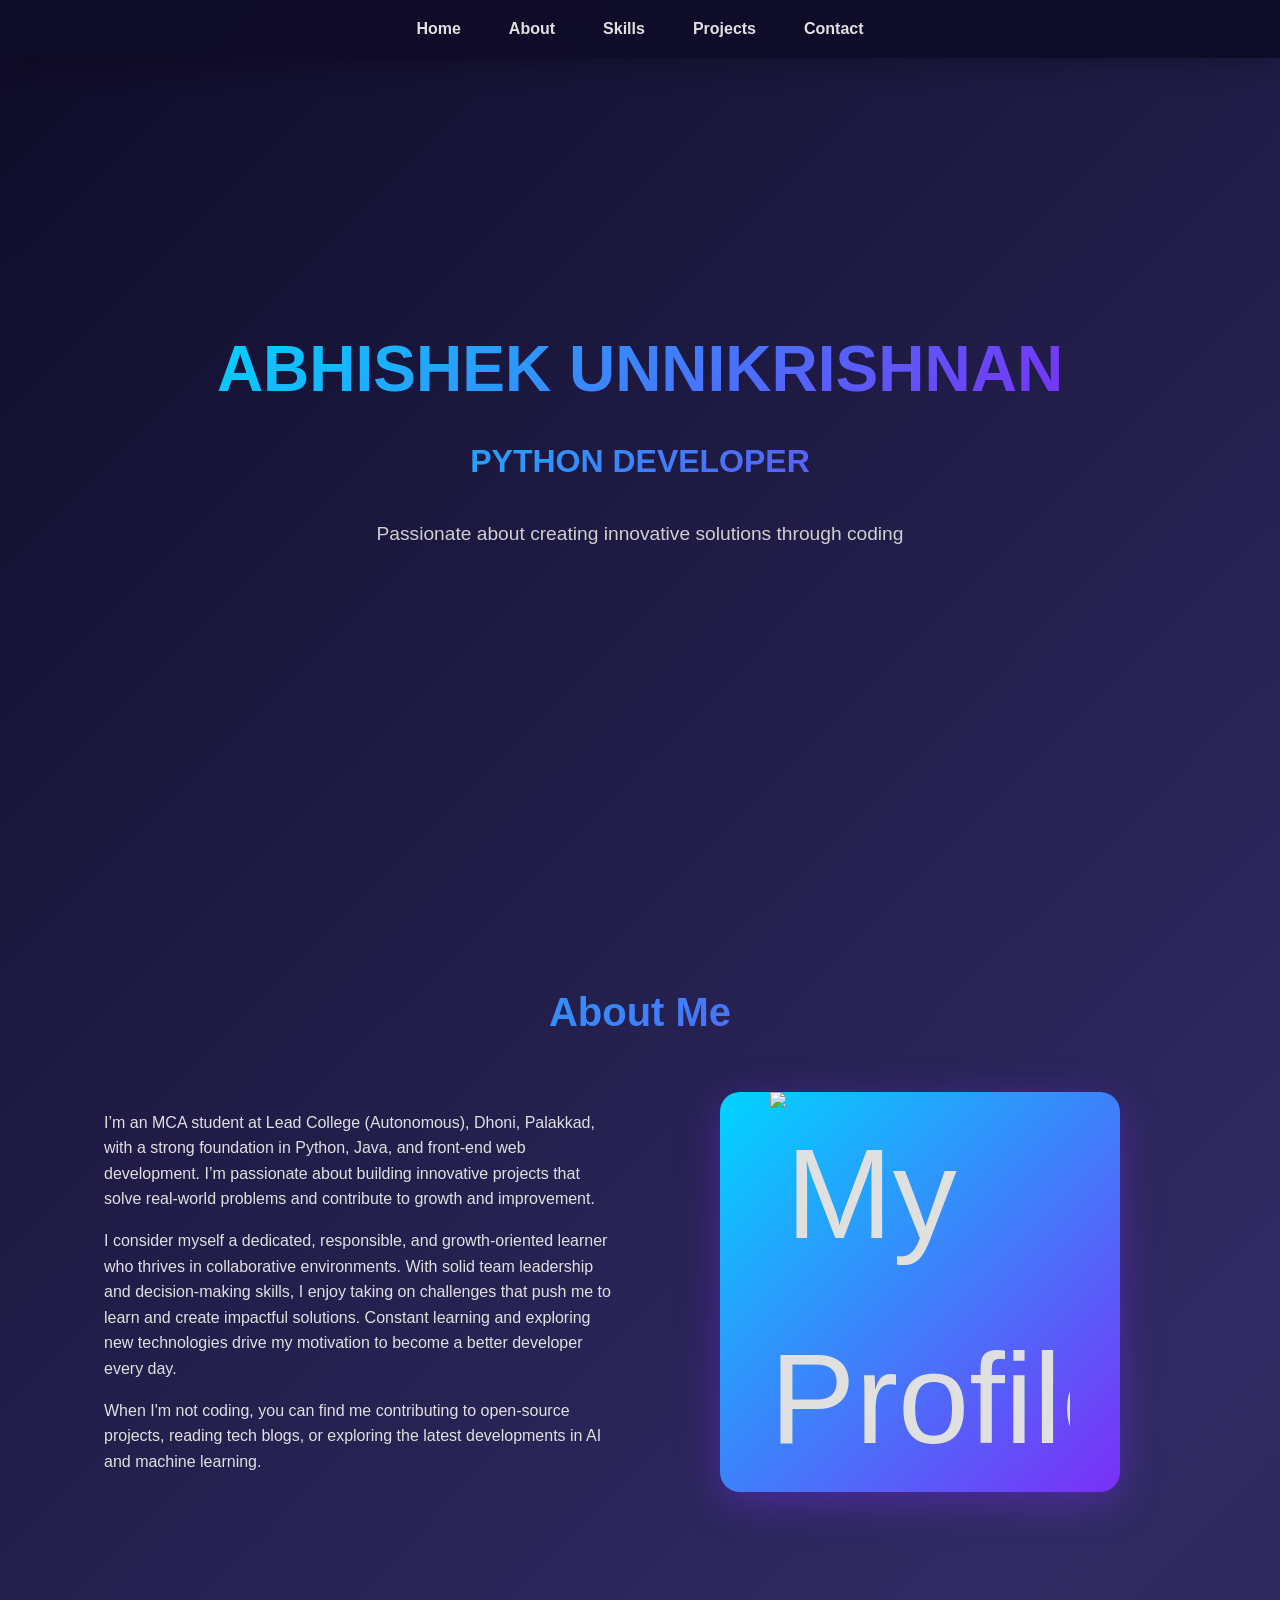
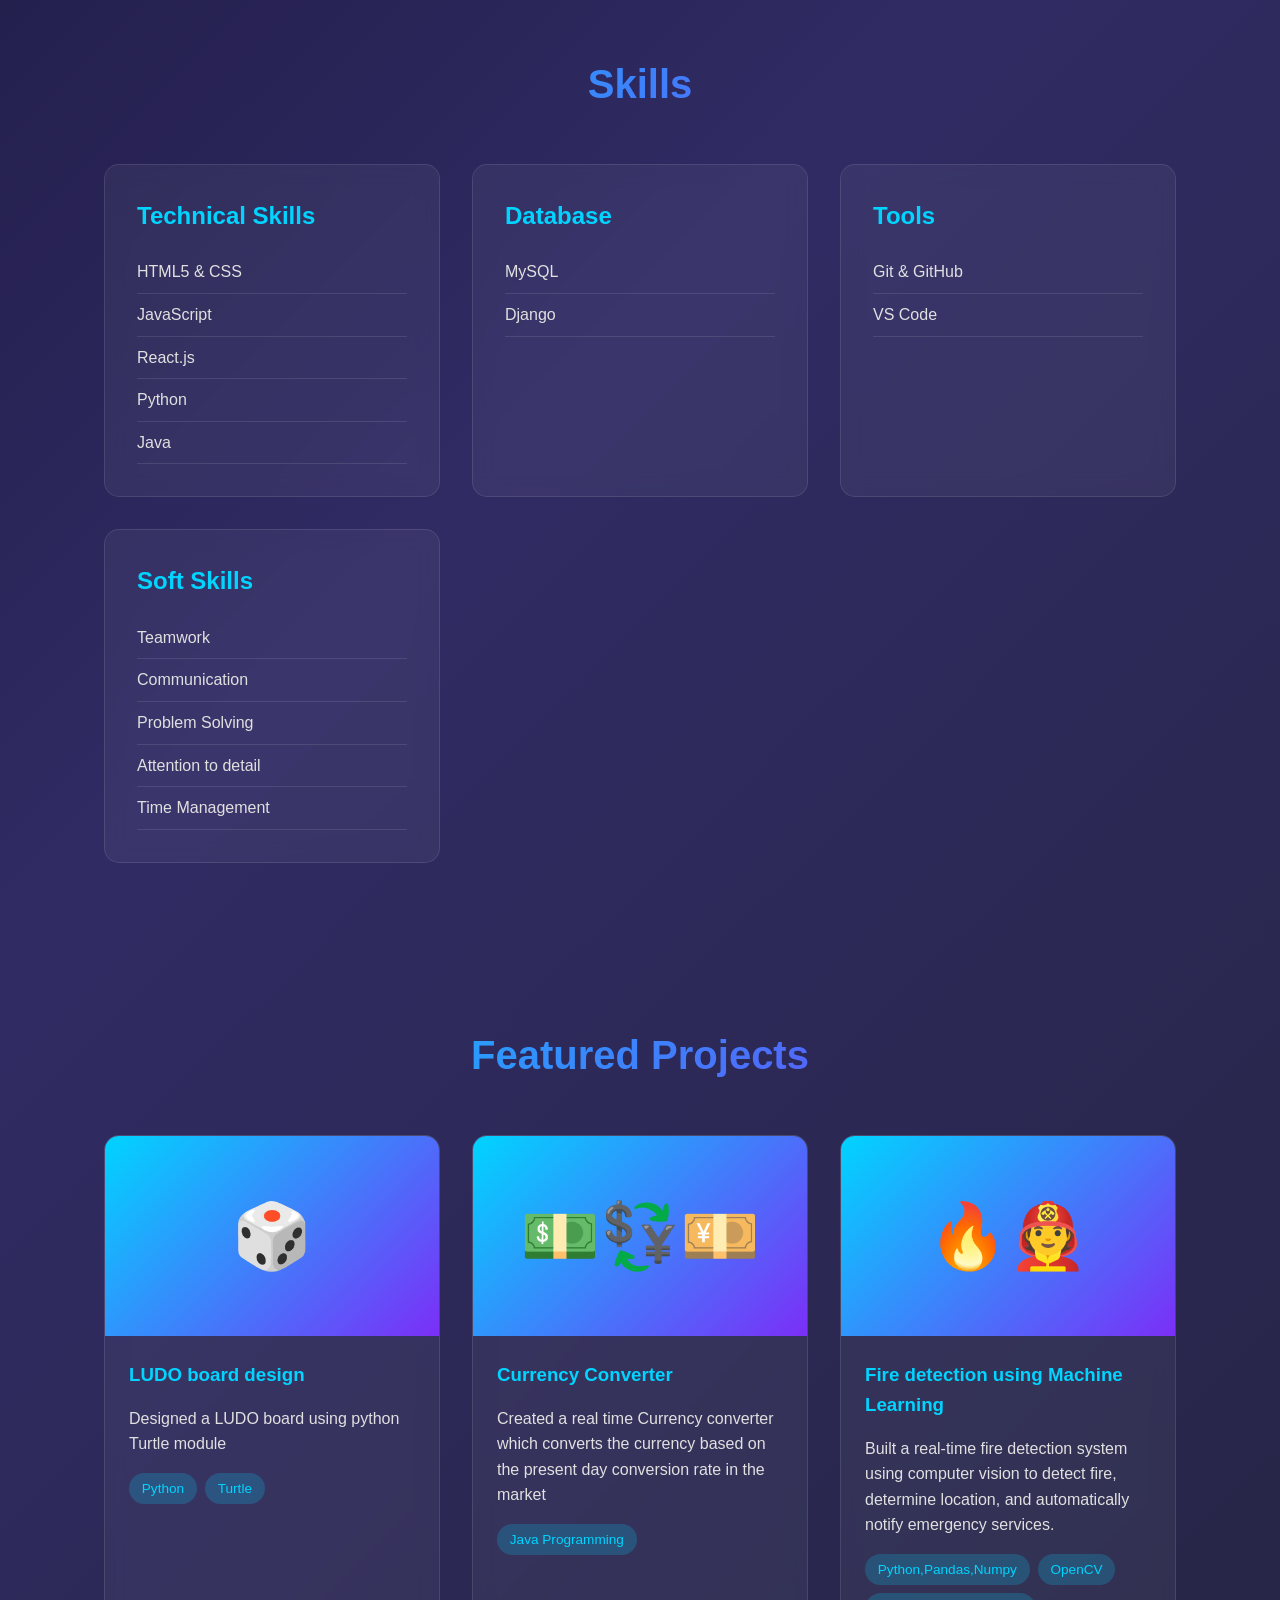
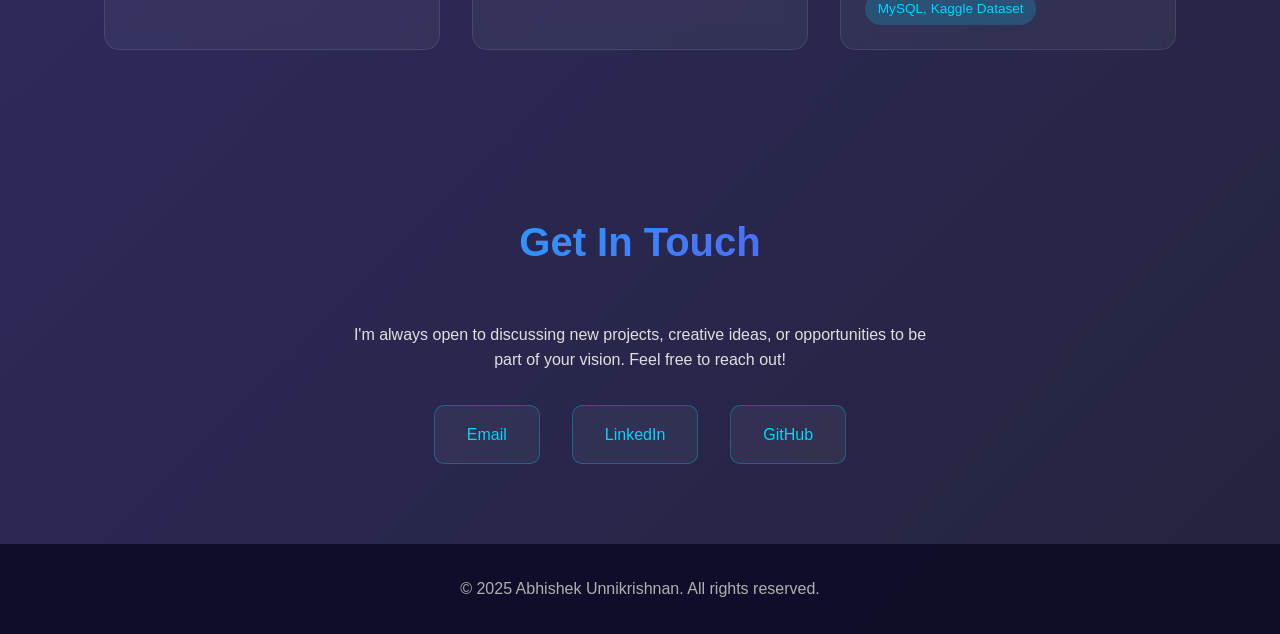
==== index.html @ 0f21356c "Rename index to index.html" ====
<!DOCTYPE html>
<html lang="en">
<head>
    <meta charset="UTF-8">
    <meta name="viewport" content="width=device-width, initial-scale=1.0">
    <title>MCA Portfolio | Abhishek Unnikrishnan</title>
    <style>
        * {
            margin: 0;
            padding: 0;
            box-sizing: border-box;
        }

        body {
            font-family: 'Segoe UI', Tahoma, Geneva, Verdana, sans-serif;
            background: linear-gradient(135deg, #0f0c29, #302b63, #24243e);
            color: #e0e0e0;
            line-height: 1.6;
            overflow-x: hidden;
        }

        /* Navigation */
        nav {
            position: fixed;
            top: 0;
            width: 100%;
            background: rgba(15, 12, 41, 0.95);
            backdrop-filter: blur(10px);
            padding: 1rem 5%;
            z-index: 1000;
            box-shadow: 0 4px 30px rgba(0, 0, 0, 0.3);
        }

        nav ul {
            list-style: none;
            display: flex;
            justify-content: center;
            gap: 3rem;
        }

        nav a {
            color: #e0e0e0;
            text-decoration: none;
            font-weight: 600;
            transition: color 0.3s;
            position: relative;
        }

        nav a:hover {
            color: #00d4ff;
        }

        nav a::after {
            content: '';
            position: absolute;
            bottom: -5px;
            left: 0;
            width: 0;
            height: 2px;
            background: linear-gradient(90deg, #00d4ff, #7b2ff7);
            transition: width 0.3s;
        }

        nav a:hover::after {
            width: 100%;
        }

        /* Hero Section */
        .hero {
            min-height: 100vh;
            display: flex;
            align-items: center;
            justify-content: center;
            padding: 2rem;
            position: relative;
            overflow: hidden;
        }

        .hero-content {
            text-align: center;
            z-index: 1;
            animation: fadeInUp 1s ease-out;
        }

        .hero h1 {
            font-size: 4rem;
            background: linear-gradient(135deg, #00d4ff, #7b2ff7);
            -webkit-background-clip: text;
            -webkit-text-fill-color: transparent;
            background-clip: text;
            margin-bottom: 1rem;
            animation: slideInLeft 1s ease-out;
        }

        .hero h2 {
            font-size: 2rem;
            color: #b0b0b0;
            margin-bottom: 2rem;
            animation: slideInRight 1s ease-out;
        }

        .hero p {
            font-size: 1.2rem;
            max-width: 600px;
            margin: 0 auto 2rem;
            color: #d0d0d0;
        }

        .cta-button {
            display: inline-block;
            padding: 1rem 2.5rem;
            background: linear-gradient(135deg, #00d4ff, #7b2ff7);
            color: white;
            text-decoration: none;
            border-radius: 50px;
            font-weight: bold;
            transition: transform 0.3s, box-shadow 0.3s;
            box-shadow: 0 4px 15px rgba(123, 47, 247, 0.4);
        }

        .cta-button:hover {
            transform: translateY(-3px);
            box-shadow: 0 6px 25px rgba(123, 47, 247, 0.6);
        }

        /* Section Styling */
        section {
            padding: 5rem 5%;
            max-width: 1200px;
            margin: 0 auto;
        }

        h2 {
            font-size: 2.5rem;
            margin-bottom: 3rem;
            text-align: center;
            background: linear-gradient(135deg, #00d4ff, #7b2ff7);
            -webkit-background-clip: text;
            -webkit-text-fill-color: transparent;
            background-clip: text;
        }

        /* About Section */
        .about-content {
            display: grid;
            grid-template-columns: 1fr 1fr;
            gap: 3rem;
            align-items: center;
        }

        .about-text {
            animation: fadeIn 1s ease-out;
        }

        .profile-image {
            width: 100%;
            max-width: 400px;
            height: 400px;
            background: linear-gradient(135deg, #00d4ff, #7b2ff7);
            border-radius: 20px;
            display: flex;
            align-items: center;
            justify-content: center;
            font-size: 8rem;
            margin: 0 auto;
            box-shadow: 0 10px 40px rgba(123, 47, 247, 0.4);
            transition: transform 0.3s;
        }

        .profile-image:hover {
            transform: scale(1.05) rotate(2deg);
        }

        /* Skills Section */
        .skills-grid {
            display: grid;
            grid-template-columns: repeat(auto-fit, minmax(250px, 1fr));
            gap: 2rem;
        }

        .skill-card {
            background: rgba(255, 255, 255, 0.05);
            backdrop-filter: blur(10px);
            padding: 2rem;
            border-radius: 15px;
            border: 1px solid rgba(255, 255, 255, 0.1);
            transition: transform 0.3s, box-shadow 0.3s;
        }

        .skill-card:hover {
            transform: translateY(-10px);
            box-shadow: 0 10px 30px rgba(0, 212, 255, 0.3);
        }

        .skill-card h3 {
            color: #00d4ff;
            margin-bottom: 1rem;
            font-size: 1.5rem;
        }

        .skill-list {
            list-style: none;
        }

        .skill-list li {
            padding: 0.5rem 0;
            border-bottom: 1px solid rgba(255, 255, 255, 0.1);
        }

        /* Projects Section */
        .projects-grid {
            display: grid;
            grid-template-columns: repeat(auto-fit, minmax(300px, 1fr));
            gap: 2rem;
        }

        .project-card {
            background: rgba(255, 255, 255, 0.05);
            backdrop-filter: blur(10px);
            border-radius: 15px;
            overflow: hidden;
            border: 1px solid rgba(255, 255, 255, 0.1);
            transition: transform 0.3s, box-shadow 0.3s;
        }

        .project-card:hover {
            transform: translateY(-10px);
            box-shadow: 0 15px 40px rgba(123, 47, 247, 0.4);
        }

        .project-image {
            width: 100%;
            height: 200px;
            background: linear-gradient(135deg, #00d4ff, #7b2ff7);
            display: flex;
            align-items: center;
            justify-content: center;
            font-size: 4rem;
        }

        .project-content {
            padding: 1.5rem;
        }

        .project-content h3 {
            color: #00d4ff;
            margin-bottom: 1rem;
        }

        .project-tags {
            display: flex;
            gap: 0.5rem;
            flex-wrap: wrap;
            margin-top: 1rem;
        }

        .tag {
            background: rgba(0, 212, 255, 0.2);
            color: #00d4ff;
            padding: 0.3rem 0.8rem;
            border-radius: 20px;
            font-size: 0.85rem;
        }

        /* Contact Section */
        .contact-content {
            max-width: 600px;
            margin: 0 auto;
            text-align: center;
        }

        .contact-links {
            display: flex;
            justify-content: center;
            gap: 2rem;
            margin-top: 2rem;
        }

        .contact-link {
            display: inline-block;
            padding: 1rem 2rem;
            background: rgba(255, 255, 255, 0.05);
            border-radius: 10px;
            color: #00d4ff;
            text-decoration: none;
            transition: all 0.3s;
            border: 1px solid rgba(0, 212, 255, 0.3);
        }

        .contact-link:hover {
            background: rgba(0, 212, 255, 0.2);
            transform: translateY(-5px);
            box-shadow: 0 5px 20px rgba(0, 212, 255, 0.4);
        }

        /* Animations */
        @keyframes fadeInUp {
            from {
                opacity: 0;
                transform: translateY(30px);
            }
            to {
                opacity: 1;
                transform: translateY(0);
            }
        }

        @keyframes slideInLeft {
            from {
                opacity: 0;
                transform: translateX(-50px);
            }
            to {
                opacity: 1;
                transform: translateX(0);
            }
        }

        @keyframes slideInRight {
            from {
                opacity: 0;
                transform: translateX(50px);
            }
            to {
                opacity: 1;
                transform: translateX(0);
            }
        }

        @keyframes fadeIn {
            from {
                opacity: 0;
            }
            to {
                opacity: 1;
            }
        }

        /* Responsive */
        @media (max-width: 768px) {
            .hero h1 {
                font-size: 2.5rem;
            }

            .hero h2 {
                font-size: 1.5rem;
            }

            .about-content {
                grid-template-columns: 1fr;
            }

            nav ul {
                gap: 1rem;
                font-size: 0.9rem;
            }

            section {
                padding: 3rem 5%;
            }
        }

        footer {
            text-align: center;
            padding: 2rem;
            background: rgba(15, 12, 41, 0.95);
            color: #b0b0b0;
        }
    </style>
</head>
<body>
    <nav>
        <ul>
            <li><a href="#home">Home</a></li>
            <li><a href="#about">About</a></li>
            <li><a href="#skills">Skills</a></li>
            <li><a href="#projects">Projects</a></li>
            <li><a href="#contact">Contact</a></li>
        </ul>
    </nav>

    <section id="home" class="hero">
        <div class="hero-content">
            <h1>ABHISHEK UNNIKRISHNAN</h1>
            <h2>PYTHON DEVELOPER</h2>
            <p>Passionate about creating innovative solutions through coding</p>
        </div>
    </section>
    <section id="about">
        <h2>About Me</h2>
        <div class="about-content">
            <div class="about-text">
                <p style="margin-bottom: 1rem;">I’m an MCA student at Lead College (Autonomous), Dhoni, Palakkad, with a strong foundation in Python, Java, and front-end web development. I’m passionate about building innovative projects that solve real-world problems and contribute to growth and improvement.</p>
                <p style="margin-bottom: 1rem;">I consider myself a dedicated, responsible, and growth-oriented learner who thrives in collaborative environments. With solid team leadership and decision-making skills, I enjoy taking on challenges that push me to learn and create impactful solutions. Constant learning and exploring new technologies drive my motivation to become a better developer every day.</p>
                <p>When I'm not coding, you can find me contributing to open-source projects, reading tech blogs, or exploring the latest developments in AI and machine learning.</p>
            </div>
            <div class="profile-image">
                <img src="C:/Users/Abhishek Unnikrishna/Downloads/imageabhishek.jpg" alt="My Profile Picture" width="300" height="400">
            </div>
        </div>
    </section>

    <section id="skills">
        <h2>Skills</h2>
        <div class="skills-grid">
            <div class="skill-card">
                <h3>Technical Skills</h3>
                <ul class="skill-list">
                    <li>HTML5 & CSS</li>
                    <li>JavaScript</li>
                    <li>React.js</li>
                    <li>Python</li>
		    <li>Java</li>
                </ul>
            </div>
            <div class="skill-card">
                <h3>Database</h3>
                <ul class="skill-list">
                    <li>MySQL</li>
                    <li>Django</li>
                </ul>
            </div>
            <div class="skill-card">
                <h3>Tools</h3>
                <ul class="skill-list">
                    <li>Git & GitHub</li>
                    <li>VS Code</li>
                </ul>
            </div>
		<div class="skill-card">
                <h3>Soft Skills</h3>
                <ul class="skill-list">
                    <li>Teamwork</li>
                    <li>Communication</li>
                    <li>Problem Solving</li>
                    <li>Attention to detail</li>
	            <li>Time Management</li>
                </ul>
            </div>
        </div>
    </section>

    <section id="projects">
        <h2>Featured Projects</h2>
        <div class="projects-grid">
            <div class="project-card">
                <div class="project-image">🎲</div>
                <div class="project-content">
                    <h3>LUDO board design </h3>
                    <p>Designed a LUDO board using python Turtle module</p>
                    <div class="project-tags">
                        <span class="tag">Python</span>
			<span class="tag">Turtle</span>
                    </div>
                </div>
            </div>
            <div class="project-card">
                <div class="project-image">💵💱💴</div>
                <div class="project-content">
                    <h3>Currency Converter</h3>
                    <p>Created a real time Currency converter which converts the currency based on the present day conversion rate in the market</p>
                    <div class="project-tags">
                        <span class="tag">Java Programming</span>
                    </div>
                </div>
            </div>
            <div class="project-card">
                <div class="project-image">🔥🧑‍🚒</div>
                <div class="project-content">
                    <h3>Fire detection using Machine Learning</h3>
                    <p>Built a real-time fire detection system using computer vision to detect fire, determine location, and automatically notify emergency services.</p>
                    <div class="project-tags">
                        <span class="tag">Python,Pandas,Numpy</span>
                        <span class="tag">OpenCV</span>
                        <span class="tag">MySQL, Kaggle Dataset</span>
                    </div>
                </div>
            </div>
        </div>
    </section>

    <section id="contact">
        <h2>Get In Touch</h2>
        <div class="contact-content">
            <p style="margin-bottom: 2rem;">I'm always open to discussing new projects, creative ideas, or opportunities to be part of your vision. Feel free to reach out!</p>
            <div class="contact-links">
                <a href="mailto:abhishek.u@lead.ac.in" class="contact-link">Email</a>
                <a href="https://www.linkedin.com/in/abhishek-unnikrishnan-1512bb380/" target="_blank" class="contact-link">LinkedIn</a>
                <a href="https://github.com/abhishekunnikrishnan93" target="_blank" class="contact-link">GitHub</a>
            </div>
        </div>
    </section>

    <footer>
        <p>&copy; 2025 Abhishek Unnikrishnan. All rights reserved.</p>
    </footer>

    <script>
        // Smooth scrolling for navigation links
        document.querySelectorAll('a[href^="#"]').forEach(anchor => {
            anchor.addEventListener('click', function (e) {
                e.preventDefault();
                const target = document.querySelector(this.getAttribute('href'));
                if (target) {
                    target.scrollIntoView({
                        behavior: 'smooth',
                        block: 'start'
                    });
                }
            });
        });

        // Add scroll animation to elements
        const observerOptions = {
            threshold: 0.1,
            rootMargin: '0px 0px -50px 0px'
        };

        const observer = new IntersectionObserver((entries) => {
            entries.forEach(entry => {
                if (entry.isIntersecting) {
                    entry.target.style.animation = 'fadeInUp 0.8s ease-out forwards';
                }
            });
        }, observerOptions);

        document.querySelectorAll('.skill-card, .project-card').forEach(el => {
            observer.observe(el);
        });
    </script>
</body>
</html>
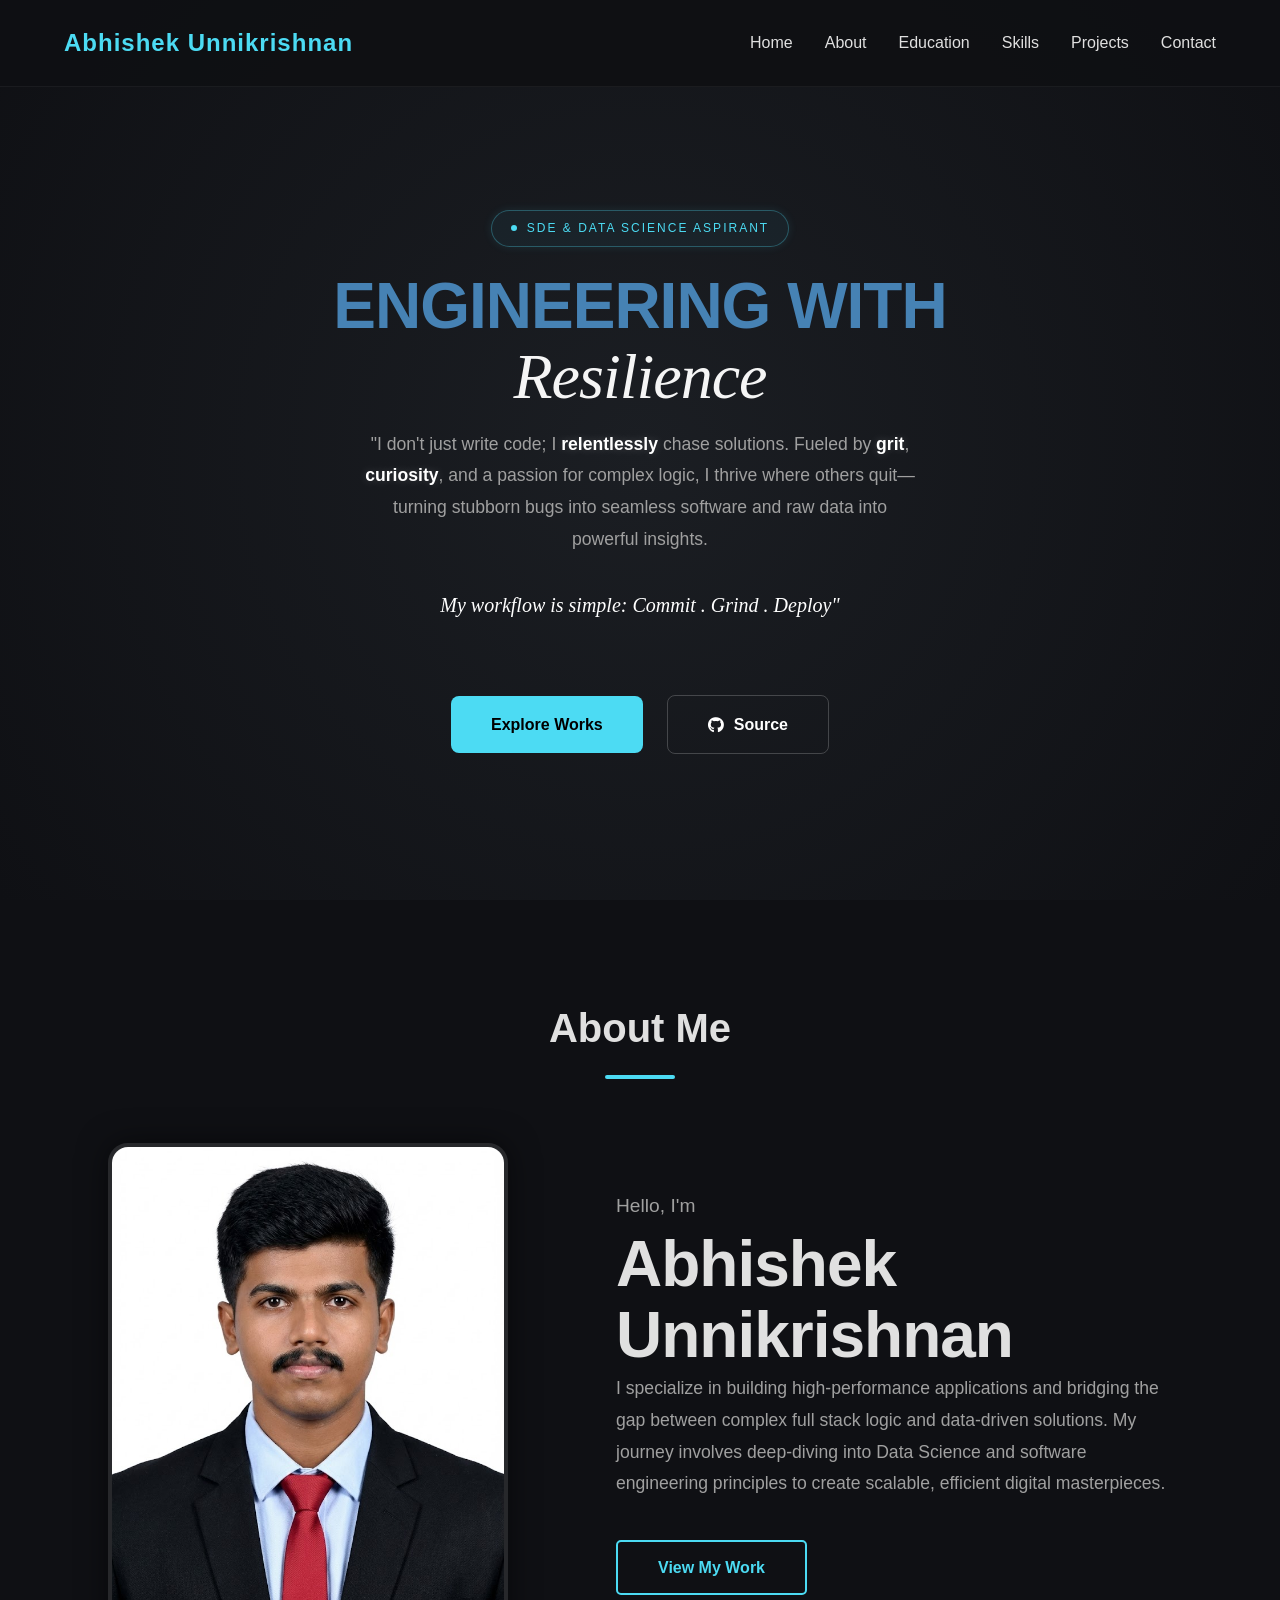
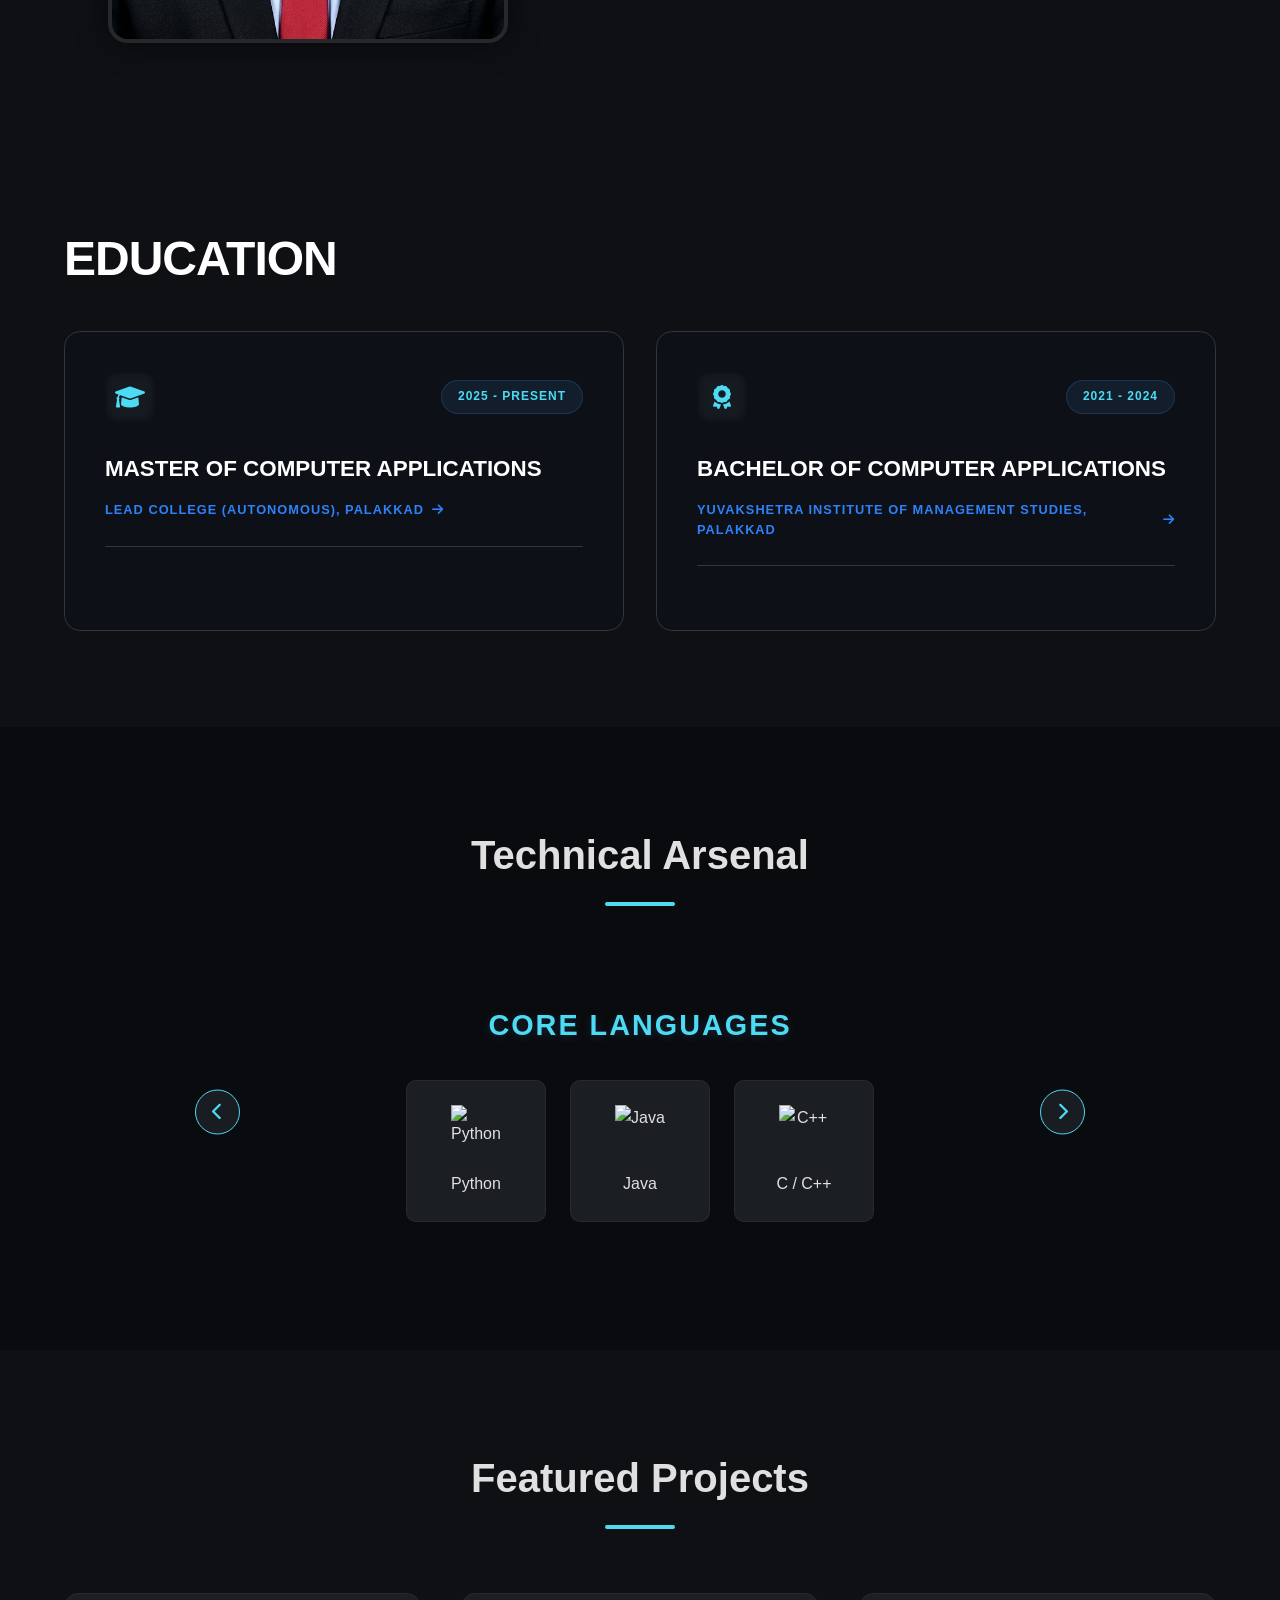
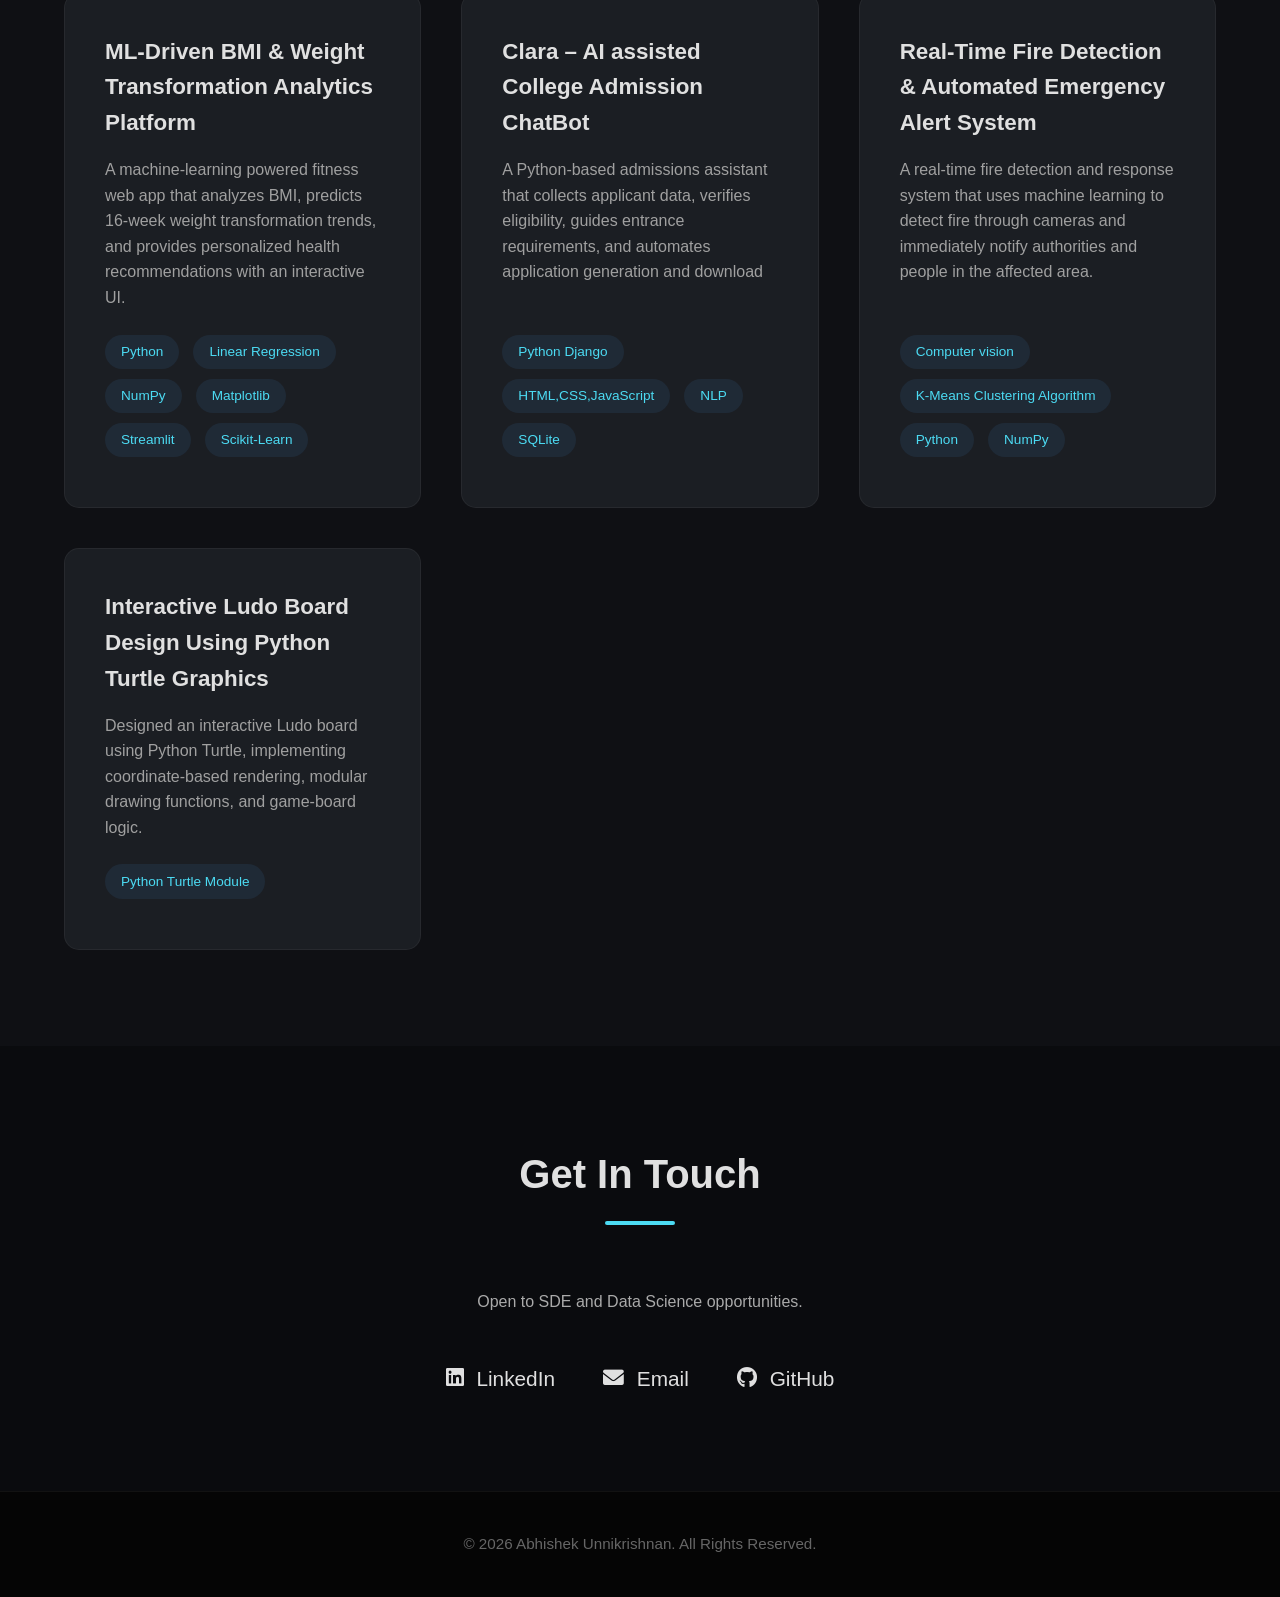
==== commit 4a7a8ee2: "Initial portfolio release: Added index.html and styles" ====
--- a/index.html
+++ b/index.html
@@ -3,530 +3,378 @@
 <head>
     <meta charset="UTF-8">
     <meta name="viewport" content="width=device-width, initial-scale=1.0">
-    <title>MCA Portfolio | Abhishek Unnikrishnan</title>
-    <style>
-        * {
-            margin: 0;
-            padding: 0;
-            box-sizing: border-box;
-        }
-
-        body {
-            font-family: 'Segoe UI', Tahoma, Geneva, Verdana, sans-serif;
-            background: linear-gradient(135deg, #0f0c29, #302b63, #24243e);
-            color: #e0e0e0;
-            line-height: 1.6;
-            overflow-x: hidden;
-        }
-
-        /* Navigation */
-        nav {
-            position: fixed;
-            top: 0;
-            width: 100%;
-            background: rgba(15, 12, 41, 0.95);
-            backdrop-filter: blur(10px);
-            padding: 1rem 5%;
-            z-index: 1000;
-            box-shadow: 0 4px 30px rgba(0, 0, 0, 0.3);
-        }
-
-        nav ul {
-            list-style: none;
-            display: flex;
-            justify-content: center;
-            gap: 3rem;
-        }
-
-        nav a {
-            color: #e0e0e0;
-            text-decoration: none;
-            font-weight: 600;
-            transition: color 0.3s;
-            position: relative;
-        }
-
-        nav a:hover {
-            color: #00d4ff;
-        }
-
-        nav a::after {
-            content: '';
-            position: absolute;
-            bottom: -5px;
-            left: 0;
-            width: 0;
-            height: 2px;
-            background: linear-gradient(90deg, #00d4ff, #7b2ff7);
-            transition: width 0.3s;
-        }
-
-        nav a:hover::after {
-            width: 100%;
-        }
-
-        /* Hero Section */
-        .hero {
-            min-height: 100vh;
-            display: flex;
-            align-items: center;
-            justify-content: center;
-            padding: 2rem;
-            position: relative;
-            overflow: hidden;
-        }
-
-        .hero-content {
-            text-align: center;
-            z-index: 1;
-            animation: fadeInUp 1s ease-out;
-        }
-
-        .hero h1 {
-            font-size: 4rem;
-            background: linear-gradient(135deg, #00d4ff, #7b2ff7);
-            -webkit-background-clip: text;
-            -webkit-text-fill-color: transparent;
-            background-clip: text;
-            margin-bottom: 1rem;
-            animation: slideInLeft 1s ease-out;
-        }
-
-        .hero h2 {
-            font-size: 2rem;
-            color: #b0b0b0;
-            margin-bottom: 2rem;
-            animation: slideInRight 1s ease-out;
-        }
-
-        .hero p {
-            font-size: 1.2rem;
-            max-width: 600px;
-            margin: 0 auto 2rem;
-            color: #d0d0d0;
-        }
-
-        .cta-button {
-            display: inline-block;
-            padding: 1rem 2.5rem;
-            background: linear-gradient(135deg, #00d4ff, #7b2ff7);
-            color: white;
-            text-decoration: none;
-            border-radius: 50px;
-            font-weight: bold;
-            transition: transform 0.3s, box-shadow 0.3s;
-            box-shadow: 0 4px 15px rgba(123, 47, 247, 0.4);
-        }
-
-        .cta-button:hover {
-            transform: translateY(-3px);
-            box-shadow: 0 6px 25px rgba(123, 47, 247, 0.6);
-        }
-
-        /* Section Styling */
-        section {
-            padding: 5rem 5%;
-            max-width: 1200px;
-            margin: 0 auto;
-        }
-
-        h2 {
-            font-size: 2.5rem;
-            margin-bottom: 3rem;
-            text-align: center;
-            background: linear-gradient(135deg, #00d4ff, #7b2ff7);
-            -webkit-background-clip: text;
-            -webkit-text-fill-color: transparent;
-            background-clip: text;
-        }
-
-        /* About Section */
-        .about-content {
-            display: grid;
-            grid-template-columns: 1fr 1fr;
-            gap: 3rem;
-            align-items: center;
-        }
-
-        .about-text {
-            animation: fadeIn 1s ease-out;
-        }
-
-        .profile-image {
-            width: 100%;
-            max-width: 400px;
-            height: 400px;
-            background: linear-gradient(135deg, #00d4ff, #7b2ff7);
-            border-radius: 20px;
-            display: flex;
-            align-items: center;
-            justify-content: center;
-            font-size: 8rem;
-            margin: 0 auto;
-            box-shadow: 0 10px 40px rgba(123, 47, 247, 0.4);
-            transition: transform 0.3s;
-        }
-
-        .profile-image:hover {
-            transform: scale(1.05) rotate(2deg);
-        }
-
-        /* Skills Section */
-        .skills-grid {
-            display: grid;
-            grid-template-columns: repeat(auto-fit, minmax(250px, 1fr));
-            gap: 2rem;
-        }
-
-        .skill-card {
-            background: rgba(255, 255, 255, 0.05);
-            backdrop-filter: blur(10px);
-            padding: 2rem;
-            border-radius: 15px;
-            border: 1px solid rgba(255, 255, 255, 0.1);
-            transition: transform 0.3s, box-shadow 0.3s;
-        }
-
-        .skill-card:hover {
-            transform: translateY(-10px);
-            box-shadow: 0 10px 30px rgba(0, 212, 255, 0.3);
-        }
-
-        .skill-card h3 {
-            color: #00d4ff;
-            margin-bottom: 1rem;
-            font-size: 1.5rem;
-        }
-
-        .skill-list {
-            list-style: none;
-        }
-
-        .skill-list li {
-            padding: 0.5rem 0;
-            border-bottom: 1px solid rgba(255, 255, 255, 0.1);
-        }
-
-        /* Projects Section */
-        .projects-grid {
-            display: grid;
-            grid-template-columns: repeat(auto-fit, minmax(300px, 1fr));
-            gap: 2rem;
-        }
-
-        .project-card {
-            background: rgba(255, 255, 255, 0.05);
-            backdrop-filter: blur(10px);
-            border-radius: 15px;
-            overflow: hidden;
-            border: 1px solid rgba(255, 255, 255, 0.1);
-            transition: transform 0.3s, box-shadow 0.3s;
-        }
-
-        .project-card:hover {
-            transform: translateY(-10px);
-            box-shadow: 0 15px 40px rgba(123, 47, 247, 0.4);
-        }
-
-        .project-image {
-            width: 100%;
-            height: 200px;
-            background: linear-gradient(135deg, #00d4ff, #7b2ff7);
-            display: flex;
-            align-items: center;
-            justify-content: center;
-            font-size: 4rem;
-        }
-
-        .project-content {
-            padding: 1.5rem;
-        }
-
-        .project-content h3 {
-            color: #00d4ff;
-            margin-bottom: 1rem;
-        }
-
-        .project-tags {
-            display: flex;
-            gap: 0.5rem;
-            flex-wrap: wrap;
-            margin-top: 1rem;
-        }
-
-        .tag {
-            background: rgba(0, 212, 255, 0.2);
-            color: #00d4ff;
-            padding: 0.3rem 0.8rem;
-            border-radius: 20px;
-            font-size: 0.85rem;
-        }
-
-        /* Contact Section */
-        .contact-content {
-            max-width: 600px;
-            margin: 0 auto;
-            text-align: center;
-        }
-
-        .contact-links {
-            display: flex;
-            justify-content: center;
-            gap: 2rem;
-            margin-top: 2rem;
-        }
-
-        .contact-link {
-            display: inline-block;
-            padding: 1rem 2rem;
-            background: rgba(255, 255, 255, 0.05);
-            border-radius: 10px;
-            color: #00d4ff;
-            text-decoration: none;
-            transition: all 0.3s;
-            border: 1px solid rgba(0, 212, 255, 0.3);
-        }
-
-        .contact-link:hover {
-            background: rgba(0, 212, 255, 0.2);
-            transform: translateY(-5px);
-            box-shadow: 0 5px 20px rgba(0, 212, 255, 0.4);
-        }
-
-        /* Animations */
-        @keyframes fadeInUp {
-            from {
-                opacity: 0;
-                transform: translateY(30px);
-            }
-            to {
-                opacity: 1;
-                transform: translateY(0);
-            }
-        }
-
-        @keyframes slideInLeft {
-            from {
-                opacity: 0;
-                transform: translateX(-50px);
-            }
-            to {
-                opacity: 1;
-                transform: translateX(0);
-            }
-        }
-
-        @keyframes slideInRight {
-            from {
-                opacity: 0;
-                transform: translateX(50px);
-            }
-            to {
-                opacity: 1;
-                transform: translateX(0);
-            }
-        }
-
-        @keyframes fadeIn {
-            from {
-                opacity: 0;
-            }
-            to {
-                opacity: 1;
-            }
-        }
-
-        /* Responsive */
-        @media (max-width: 768px) {
-            .hero h1 {
-                font-size: 2.5rem;
-            }
-
-            .hero h2 {
-                font-size: 1.5rem;
-            }
-
-            .about-content {
-                grid-template-columns: 1fr;
-            }
-
-            nav ul {
-                gap: 1rem;
-                font-size: 0.9rem;
-            }
-
-            section {
-                padding: 3rem 5%;
-            }
-        }
-
-        footer {
-            text-align: center;
-            padding: 2rem;
-            background: rgba(15, 12, 41, 0.95);
-            color: #b0b0b0;
-        }
-    </style>
+    <title>Abhishek Unnikrishnan | SDE & Data Science Aspirant</title>
+    <link rel="stylesheet" href="style.css">
+    <link rel="stylesheet" href="https://cdnjs.cloudflare.com/ajax/libs/font-awesome/6.0.0/css/all.min.css">
 </head>
 <body>
-    <nav>
-        <ul>
+
+    <nav class="navbar">
+        <div class="logo">Abhishek Unnikrishnan</div>
+        <ul class="nav-links">
             <li><a href="#home">Home</a></li>
             <li><a href="#about">About</a></li>
-            <li><a href="#skills">Skills</a></li>
+            <li><a href="#education">Education</a></li> <li><a href="#skills">Skills</a></li>
             <li><a href="#projects">Projects</a></li>
-            <li><a href="#contact">Contact</a></li>
+            <li><a href="#contact">Contact</a></li> 
         </ul>
+        <div class="hamburger">
+            <i class="fas fa-bars"></i>
+        </div>
     </nav>
 
-    <section id="home" class="hero">
-        <div class="hero-content">
-            <h1>ABHISHEK UNNIKRISHNAN</h1>
-            <h2>PYTHON DEVELOPER</h2>
-            <p>Passionate about creating innovative solutions through coding</p>
-        </div>
+   <section id="home" class="hero">
+    <div class="hero-content-center">
+        
+        <div class="hero-pill">
+            <span class="dot"></span> SDE & DATA SCIENCE ASPIRANT
+        </div>
+
+        <h1 class="hero-title">
+            ENGINEERING WITH <br>
+            <span class="highlight-serif">Resilience</span>
+        </h1>
+
+        <div class="hero-description">
+            <p>
+                "I don't just write code; I <strong>relentlessly</strong> chase solutions. 
+                Fueled by <strong>grit</strong>, <strong>curiosity</strong>, and a passion for complex logic, 
+                I thrive where others quit—turning stubborn bugs into seamless software and raw data into powerful insights.
+                <br><br>
+                <span class="highlight-text">My workflow is simple: Commit . Grind . Deploy"</span>
+            </p>
+        </div>
+
+        <div class="hero-buttons">
+    
+    <a href="#projects" class="btn-primary">Explore Works</a>
+
+    <a href="https://github.com/abhishekunnikrishnan93" target="_blank" class="btn-secondary">
+        <i class="fab fa-github"></i> Source
+    </a>
+
+</div>
+
+    </div>    
+</section>
+
+    <section id="about" class="section">
+        <h2 class="section-title">About Me</h2>
+        <div class="hero-split container">
+            <div class="hero-image-container load-hidden">
+                <img src="abhishek_image.jpeg" alt="Abhishek Unnikrishnan">
+            </div>
+            <div class="hero-text-container">
+                <h3 class="load-hidden">Hello, I'm</h3>
+                <h1 class="hero-title-large load-hidden">Abhishek Unnikrishnan</h1>
+                <p class="hero-description load-hidden">I specialize in building high-performance applications 
+                    and bridging the gap between complex full stack logic and data-driven solutions.
+                    My journey involves deep-diving into Data Science and software engineering principles to create scalable, 
+                    efficient digital masterpieces.</p>
+                <a href="#projects" class="btn load-hidden">View My Work</a>
+            </div>
+        </div>
+        
     </section>
-    <section id="about">
-        <h2>About Me</h2>
-        <div class="about-content">
-            <div class="about-text">
-                <p style="margin-bottom: 1rem;">I’m an MCA student at Lead College (Autonomous), Dhoni, Palakkad, with a strong foundation in Python, Java, and front-end web development. I’m passionate about building innovative projects that solve real-world problems and contribute to growth and improvement.</p>
-                <p style="margin-bottom: 1rem;">I consider myself a dedicated, responsible, and growth-oriented learner who thrives in collaborative environments. With solid team leadership and decision-making skills, I enjoy taking on challenges that push me to learn and create impactful solutions. Constant learning and exploring new technologies drive my motivation to become a better developer every day.</p>
-                <p>When I'm not coding, you can find me contributing to open-source projects, reading tech blogs, or exploring the latest developments in AI and machine learning.</p>
-            </div>
-            <div class="profile-image">
-                <img src="C:/Users/Abhishek Unnikrishna/Downloads/imageabhishek.jpg" alt="My Profile Picture" width="300" height="400">
-            </div>
+
+<section id="education" class="section">
+    <div class="container">
+        
+        <div class="section-header-left">
+            <h2 class="title-large">EDUCATION</h2>
+        </div>
+        
+        <div class="education-grid">
+            
+            <div class="edu-card-modern">
+                <div class="card-top">
+                    <div class="edu-icon-box">
+                        <i class="fas fa-graduation-cap"></i>
+                    </div>
+                    <span class="edu-badge">2025 - PRESENT</span>
+                </div>
+                
+                <div class="card-content">
+                    <h3>MASTER OF COMPUTER APPLICATIONS</h3>
+                    <a href="https://lead.ac.in/" target="_blank" class="edu-link">
+                        LEAD COLLEGE (AUTONOMOUS), PALAKKAD <i class="fas fa-arrow-right"></i>
+                    </a>
+                    <div class="separator-line"></div>
+                </div>
+            </div>
+
+            <div class="edu-card-modern">
+                <div class="card-top">
+                    <div class="edu-icon-box">
+                        <i class="fas fa-award"></i>
+                    </div>
+                    <span class="edu-badge badge-outline">2021 - 2024</span>
+                </div>
+                
+                <div class="card-content">
+                    <h3>BACHELOR OF COMPUTER APPLICATIONS</h3>
+                    <a href="https://www.yuvakshetra.org/" target="_blank" class="edu-link">
+                        YUVAKSHETRA INSTITUTE OF MANAGEMENT STUDIES, PALAKKAD<i class="fas fa-arrow-right"></i>
+                    </a>
+                    
+                    <div class="separator-line"></div>
+                </div>
+            </div>
+
+        </div>
+
+    </div>
+</section>
+
+    </div>
+</section>
+
+   <section id="skills" class="section bg-darker">
+        <div class="container">
+            <h2 class="section-title">Technical Arsenal</h2>
+            
+            <div class="slider-container">
+                <div class="slider-wrapper">
+    
+    <div class="slide">
+        <div class="skill-group-title">Core Languages</div>
+        <div class="slide-content">
+            <div class="skill-card">
+                <img src="https://cdn.jsdelivr.net/gh/devicons/devicon/icons/python/python-original.svg" alt="Python" class="skill-icon">
+                <h3>Python</h3>
+            </div>
+            <div class="skill-card">
+                <img src="https://cdn.jsdelivr.net/gh/devicons/devicon/icons/java/java-original.svg" alt="Java" class="skill-icon">
+                <h3>Java</h3>
+            </div>
+            <div class="skill-card">
+                <img src="https://cdn.jsdelivr.net/gh/devicons/devicon/icons/cplusplus/cplusplus-original.svg" alt="C++" class="skill-icon">
+                <h3>C / C++</h3>
+            </div>
+        </div>
+    </div>
+
+    <div class="slide">
+        <div class="skill-group-title">Web Technologies</div>
+        <div class="slide-content">
+            <div class="skill-card">
+                <img src="https://cdn.jsdelivr.net/gh/devicons/devicon/icons/html5/html5-original.svg" alt="HTML5" class="skill-icon">
+                <h3>HTML5</h3>
+            </div>
+            <div class="skill-card">
+                <img src="https://cdn.jsdelivr.net/gh/devicons/devicon/icons/css3/css3-original.svg" alt="CSS3" class="skill-icon">
+                <h3>CSS3</h3>
+            </div>
+            <div class="skill-card">
+                <img src="https://cdn.jsdelivr.net/gh/devicons/devicon/icons/javascript/javascript-original.svg" alt="JavaScript" class="skill-icon">
+                <h3>JavaScript</h3>
+            </div>
+            <div class="skill-card">
+                <img src="https://cdn.jsdelivr.net/gh/devicons/devicon/icons/react/react-original.svg" alt="React" class="skill-icon">
+                <h3>React.js</h3>
+            </div>
+            <div class="skill-card">
+                <img src="https://cdn.jsdelivr.net/gh/devicons/devicon/icons/nodejs/nodejs-original.svg" alt="Node.js" class="skill-icon">
+                <h3>Node.js</h3>
+            </div>
+        </div>
+    </div>
+
+    <div class="slide">
+        <div class="skill-group-title">Databases</div>
+        <div class="slide-content">
+            <div class="skill-card">
+                <img src="https://cdn.jsdelivr.net/gh/devicons/devicon/icons/mysql/mysql-original.svg" alt="MySQL" class="skill-icon">
+                <h3>MySQL</h3>
+            </div>
+            <div class="skill-card">
+                <img src="https://cdn.jsdelivr.net/gh/devicons/devicon/icons/oracle/oracle-original.svg" alt="PL/SQL" class="skill-icon">
+                <h3>PL/SQL</h3>
+            </div>
+        </div>
+    </div>
+    <div class="slide">
+    <div class="skill-group-title">Data Science & AI</div>
+    <div class="slide-content">
+        <div class="skill-card">
+            <img src="https://cdn.jsdelivr.net/gh/devicons/devicon/icons/pandas/pandas-original.svg" alt="Pandas" class="skill-icon">
+            <h3>Pandas</h3>
+        </div>
+        
+        <div class="skill-card">
+            <img src="https://cdn.jsdelivr.net/gh/devicons/devicon/icons/numpy/numpy-original.svg" alt="NumPy" class="skill-icon">
+            <h3>NumPy</h3>
+        </div>
+        
+        <div class="skill-card">
+            <img src="https://cdn.jsdelivr.net/gh/devicons/devicon/icons/scikitlearn/scikitlearn-original.svg" alt="Scikit-Learn" class="skill-icon">
+            <h3>Scikit-Learn</h3>
+        </div>
+        
+    </div>
+</div>
+
+    <div class="slide">
+        <div class="skill-group-title">Systems & Security</div>
+        <div class="slide-content">
+            <div class="skill-card">
+                <img src="https://cdn.jsdelivr.net/gh/devicons/devicon/icons/docker/docker-original.svg" alt="Docker" class="skill-icon">
+                <h3>Docker</h3>
+            </div>
+            <div class="skill-card">
+                <img src="https://cdn.jsdelivr.net/gh/devicons/devicon/icons/kubernetes/kubernetes-plain.svg" alt="Kubernetes" class="skill-icon">
+                <h3>Kubernetes</h3>
+            </div>
+            <div class="skill-card">
+                <img src="https://cdn.jsdelivr.net/gh/devicons/devicon/icons/git/git-original.svg" alt="Git" class="skill-icon">
+                <h3>Git</h3>
+            </div>
+            <div class="skill-card">
+                <img src="https://cdn.jsdelivr.net/gh/devicons/devicon/icons/github/github-original.svg" alt="GitHub" class="skill-icon github-logo">
+                <h3>GitHub</h3>
+            </div>
+        </div>
+    </div>
+
+</div>
+
+                <button class="prev-btn"><i class="fas fa-chevron-left"></i></button>
+                <button class="next-btn"><i class="fas fa-chevron-right"></i></button>
+            </div>
+
         </div>
     </section>
 
-    <section id="skills">
-        <h2>Skills</h2>
-        <div class="skills-grid">
-            <div class="skill-card">
-                <h3>Technical Skills</h3>
-                <ul class="skill-list">
-                    <li>HTML5 & CSS</li>
-                    <li>JavaScript</li>
-                    <li>React.js</li>
-                    <li>Python</li>
-		    <li>Java</li>
-                </ul>
-            </div>
-            <div class="skill-card">
-                <h3>Database</h3>
-                <ul class="skill-list">
-                    <li>MySQL</li>
-                    <li>Django</li>
-                </ul>
-            </div>
-            <div class="skill-card">
-                <h3>Tools</h3>
-                <ul class="skill-list">
-                    <li>Git & GitHub</li>
-                    <li>VS Code</li>
-                </ul>
-            </div>
-		<div class="skill-card">
-                <h3>Soft Skills</h3>
-                <ul class="skill-list">
-                    <li>Teamwork</li>
-                    <li>Communication</li>
-                    <li>Problem Solving</li>
-                    <li>Attention to detail</li>
-	            <li>Time Management</li>
-                </ul>
+    <section id="projects" class="section">
+        <div class="container">
+            <h2 class="section-title">Featured Projects</h2>
+            <div class="projects-grid">
+                <div class="project-card">
+                    <div class="project-info">
+                        <h3>ML-Driven BMI & Weight Transformation Analytics Platform</h3>
+                        <p>A machine-learning powered fitness web app that analyzes BMI, predicts 
+                            16-week weight transformation trends,
+                            and provides personalized health recommendations with an interactive UI.</p>
+                        <div class="tags">
+                            <span>Python</span>
+                            <span>Linear Regression</span>
+                            <span>NumPy</span>
+                            <span>Matplotlib</span>
+                            <span>Streamlit</span>
+                            <span>Scikit-Learn</span>
+                        </div>
+                    </div>
+                </div>
+                <div class="project-card">
+                    <div class="project-info">
+                        <h3>Clara – AI assisted College Admission ChatBot</h3>
+                        <p>A Python-based admissions assistant that collects applicant data, 
+                            verifies eligibility, guides entrance requirements, and automates application generation and download</p>
+                        <div class="tags">
+                            <span>Python Django</span>
+                            <span>HTML,CSS,JavaScript</span>
+                            <span>NLP</span>
+                            <span>SQLite</span>
+                        </div>
+                    </div>
+                </div>
+                <div class="project-card">
+                    <div class="project-info">
+                        <h3>Real-Time Fire Detection & Automated Emergency Alert System</h3>
+                        <p>A real-time fire detection and response system that uses machine learning to detect fire through cameras
+                        and immediately notify authorities and people in the affected area.</p>
+                        <div class="tags">
+                            <span>Computer vision</span>
+                            <span>K-Means Clustering Algorithm</span>
+                            <span>Python</span>
+                            <span>NumPy</span>
+                        </div>
+                    </div>
+                </div>
+                <div class="project-card">
+                    <div class="project-info">
+                        <h3>Interactive Ludo Board Design Using Python Turtle Graphics</h3>
+                        <p>Designed an interactive Ludo board using Python Turtle,
+                             implementing coordinate-based rendering, modular drawing functions, and game-board logic.</p>
+                        <div class="tags">
+                            <span>Python Turtle Module</span>                           
+                        </div>
+                    </div>
+                </div>
             </div>
         </div>
     </section>
 
-    <section id="projects">
-        <h2>Featured Projects</h2>
-        <div class="projects-grid">
-            <div class="project-card">
-                <div class="project-image">🎲</div>
-                <div class="project-content">
-                    <h3>LUDO board design </h3>
-                    <p>Designed a LUDO board using python Turtle module</p>
-                    <div class="project-tags">
-                        <span class="tag">Python</span>
-			<span class="tag">Turtle</span>
-                    </div>
-                </div>
-            </div>
-            <div class="project-card">
-                <div class="project-image">💵💱💴</div>
-                <div class="project-content">
-                    <h3>Currency Converter</h3>
-                    <p>Created a real time Currency converter which converts the currency based on the present day conversion rate in the market</p>
-                    <div class="project-tags">
-                        <span class="tag">Java Programming</span>
-                    </div>
-                </div>
-            </div>
-            <div class="project-card">
-                <div class="project-image">🔥🧑‍🚒</div>
-                <div class="project-content">
-                    <h3>Fire detection using Machine Learning</h3>
-                    <p>Built a real-time fire detection system using computer vision to detect fire, determine location, and automatically notify emergency services.</p>
-                    <div class="project-tags">
-                        <span class="tag">Python,Pandas,Numpy</span>
-                        <span class="tag">OpenCV</span>
-                        <span class="tag">MySQL, Kaggle Dataset</span>
-                    </div>
-                </div>
+    <section id="contact" class="section bg-darker">
+        <div class="container">
+            <h2 class="section-title">Get In Touch</h2>
+            <p style="text-align: center; color: #aaa;">Open to SDE and Data Science opportunities.</p>
+            <div class="contact-links">
+                <a href="https://www.linkedin.com/in/abhishek-unnikrishnan-1512bb380/" target="_blank" class="contact-btn"><i class="fab fa-linkedin"></i> LinkedIn</a>
+                <a href="mailto:abhishek.u@lead.ac.in" target="_blank" class="contact-btn">
+                <i class="fas fa-envelope"></i> Email</a>
+                <a href="https://github.com/abhishekunnikrishnan93" target="_blank" class="contact-btn"><i class="fab fa-github"></i> GitHub</a>
             </div>
         </div>
     </section>
 
-    <section id="contact">
-        <h2>Get In Touch</h2>
-        <div class="contact-content">
-            <p style="margin-bottom: 2rem;">I'm always open to discussing new projects, creative ideas, or opportunities to be part of your vision. Feel free to reach out!</p>
-            <div class="contact-links">
-                <a href="mailto:abhishek.u@lead.ac.in" class="contact-link">Email</a>
-                <a href="https://www.linkedin.com/in/abhishek-unnikrishnan-1512bb380/" target="_blank" class="contact-link">LinkedIn</a>
-                <a href="https://github.com/abhishekunnikrishnan93" target="_blank" class="contact-link">GitHub</a>
-            </div>
-        </div>
-    </section>
-
     <footer>
-        <p>&copy; 2025 Abhishek Unnikrishnan. All rights reserved.</p>
+        <p>&copy; 2026 Abhishek Unnikrishnan. All Rights Reserved.</p>
     </footer>
-
-    <script>
-        // Smooth scrolling for navigation links
-        document.querySelectorAll('a[href^="#"]').forEach(anchor => {
-            anchor.addEventListener('click', function (e) {
-                e.preventDefault();
-                const target = document.querySelector(this.getAttribute('href'));
-                if (target) {
-                    target.scrollIntoView({
-                        behavior: 'smooth',
-                        block: 'start'
-                    });
-                }
-            });
+<script>
+    const track = document.querySelector('.slider-wrapper');
+    const nextBtn = document.querySelector('.next-btn');
+    const prevBtn = document.querySelector('.prev-btn');
+    
+    // Get all slides
+    const slides = document.querySelectorAll('.slide');
+    let index = 0;
+
+    function updateSlide() {
+        // Move the track to the left by (index * 100%)
+        track.style.transform = `translateX(-${index * 100}%)`;
+        
+        // Optional: Add 'active' class for styling if you want specific effects
+        slides.forEach((slide, i) => {
+            slide.style.opacity = i === index ? '1' : '0.5';
+            slide.style.transform = i === index ? 'scale(1)' : 'scale(0.9)';
         });
-
-        // Add scroll animation to elements
-        const observerOptions = {
-            threshold: 0.1,
-            rootMargin: '0px 0px -50px 0px'
-        };
-
-        const observer = new IntersectionObserver((entries) => {
-            entries.forEach(entry => {
-                if (entry.isIntersecting) {
-                    entry.target.style.animation = 'fadeInUp 0.8s ease-out forwards';
-                }
-            });
-        }, observerOptions);
-
-        document.querySelectorAll('.skill-card, .project-card').forEach(el => {
-            observer.observe(el);
+    }
+
+    // Initialize first slide style
+    updateSlide();
+
+    nextBtn.addEventListener('click', () => {
+        index++;
+        if (index > slides.length - 1) {
+            index = 0; // Loop back to start
+        }
+        updateSlide();
+    });
+
+    prevBtn.addEventListener('click', () => {
+        index--;
+        if (index < 0) {
+            index = slides.length - 1; // Loop to end
+        }
+        updateSlide();
+    });
+</script>
+<script>
+    // Create the observer
+    const observer = new IntersectionObserver((entries) => {
+        entries.forEach((entry) => {
+            // If the element is visible
+            if (entry.isIntersecting) {
+                // Add the class that makes it visible
+                entry.target.classList.add('load-visible');
+            } 
         });
-    </script>
+    });
+
+    // Target all elements with the class 'load-hidden'
+    const hiddenElements = document.querySelectorAll('.load-hidden');
+    hiddenElements.forEach((el) => observer.observe(el));
+</script>
 </body>
-</html>
+</html>
--- a/style.css
+++ b/style.css
@@ -0,0 +1,956 @@
+/* --- Variables & Reset --- */
+:root {
+    --bg-color: #0f1014;       /* Very dark, almost black */
+    --card-bg: #1b1e23;        /* Slightly lighter for contrast */
+    --text-primary: #e0e0e0;   /* Off-white for readability */
+    --text-secondary: #a0a0a0; /* Grey for subtitles */
+    --accent-color: #4a90e2;   /* Steel Blue - Professional & Classy */
+    --transition: all 0.3s ease;
+}
+
+* {
+    margin: 0;
+    padding: 0;
+    box-sizing: border-box;
+    font-family: 'Segoe UI', Tahoma, Geneva, Verdana, sans-serif;
+}
+
+html { scroll-behavior: smooth; }
+
+body {
+    background-color: var(--bg-color);
+    color: var(--text-primary);
+    line-height: 1.6;
+}
+
+a { text-decoration: none; color: inherit; }
+ul { list-style: none; }
+
+/* --- Navbar --- */
+.navbar {
+    display: flex;
+    justify-content: space-between;
+    align-items: center;
+    padding: 1.5rem 5%;
+    background-color: rgba(15, 16, 20, 0.95);
+    position: fixed;
+    width: 100%;
+    top: 0;
+    z-index: 1000;
+    border-bottom: 1px solid rgba(255,255,255,0.05);
+}
+
+.logo {
+    font-size: 1.5rem;
+    font-weight: 700;
+    color: var(--accent-color);
+    letter-spacing: 1px;
+}
+
+.nav-links { display: flex; gap: 2rem; }
+.nav-links a {
+    font-weight: 500;
+    transition: var(--transition);
+    position: relative;
+}
+
+.nav-links a::after {
+    content: '';
+    position: absolute;
+    width: 0;
+    height: 2px;
+    bottom: -5px;
+    left: 0;
+    background-color: var(--accent-color);
+    transition: var(--transition);
+}
+
+.nav-links a:hover::after { width: 100%; }
+.nav-links a:hover { color: var(--accent-color); }
+.hamburger { display: none; font-size: 1.5rem; cursor: pointer; }
+
+/* --- Hero Section --- */
+/* --- Color Variables (Easy to Change) --- */
+:root {
+    /* 1. The Main Content Text Color (Changed to Bright Platinum) */
+    --text-content: #e0e0e0; 
+    
+    /* 2. The Accent Color (Currently Cyan - Change this if you want!) */
+    --accent-color: #4cdbf3; 
+    
+    /* 3. The Highlight/Grit Color (White for strong impact) */
+    --text-strong: #ffffff;
+}
+
+/* --- Hero Section Styling --- */
+.hero {
+    min-height: 100vh;
+    display: flex;
+    align-items: center;
+    justify-content: center;
+    text-align: center;
+    padding: 6rem 1rem 2rem;
+    background: radial-gradient(circle at center, #1b1e23 0%, #0f1014 100%);
+    position: relative;
+}
+
+.hero-content-center {
+    max-width: 800px;
+    margin: 0 auto;
+    display: flex;
+    flex-direction: column;
+    align-items: center;
+}
+
+/* Main Title Styling */
+.hero-title {
+    font-size: 4rem;
+    line-height: 1.1;
+    font-weight: 800;
+    color: steelblue; /* Uses Variable */
+    margin-bottom: 1rem;
+    text-transform: uppercase;
+    font-family: 'Segoe UI', sans-serif;
+    letter-spacing: -1px;
+}
+
+.highlight-serif {
+    font-family: 'Times New Roman', serif;
+    font-style: italic;
+    color: whitesmoke; /* Uses Variable */
+    font-weight: 400;
+    text-transform: none;
+}
+
+/* Subtitle (commit . grind . deploy) */
+.hero-subtitle {
+    font-family: 'Courier New', monospace;
+    color: var(--accent-color); /* Uses Variable */
+    letter-spacing: 3px;
+    margin-bottom: 2rem;
+    font-size: 1rem;
+    text-transform: lowercase;
+    font-weight: 600;
+    background: rgba(76, 219, 243, 0.1);
+    padding: 0.5rem 1rem;
+    border-radius: 4px;
+    display: inline-block;
+}
+
+/* --- THE DESCRIPTION CONTENT (Updated Color) --- */
+.hero-description {
+    /* This is the new brighter color */
+    color: var(--text-content); 
+    
+    font-size: 1.15rem;
+    line-height: 1.8;
+    margin-bottom: 3rem;
+    max-width: 700px;
+}
+
+/* Styling for the <strong> words */
+.hero-description strong {
+    color: var(--text-strong);
+    font-weight: 700; /* Made slightly bolder */
+    text-shadow: 0 0 10px rgba(255,255,255,0.2); /* Slight glow */
+}
+
+/* Styling for "My workflow..." */
+.highlight-text {
+    color: var(--text-strong);
+    font-style: italic;
+    font-family: 'Times New Roman', serif;
+    font-size: 1.25rem;
+}
+
+/* Top Pill */
+.hero-pill {
+    margin-bottom: 1.5rem;
+    font-size: 0.75rem;
+    letter-spacing: 2px;
+    color: var(--accent-color); /* Changed to accent color for pop */
+    text-transform: uppercase;
+    display: inline-flex;       /* Keeps the box tight to the text */
+    align-items: center;
+    gap: 10px;
+    
+    /* --- NEW LINES FOR CYLINDRICAL LOOK --- */
+    border: 1px solid rgba(76, 219, 243, 0.3); /* Subtle border */
+    background: rgba(76, 219, 243, 0.05);      /* Very faint background fill */
+    padding: 0.5rem 1.2rem;     /* Space inside the container */
+    border-radius: 50px;        /* Creates the fully rounded/cylindrical ends */
+    box-shadow: 0 0 10px rgba(76, 219, 243, 0.1); /* Optional glow */
+}
+.dot {
+    width: 6px;
+    height: 6px;
+    background-color: var(--accent-color);
+    border-radius: 50%;
+}
+
+/* Mobile Responsiveness */
+@media (max-width: 768px) {
+    .hero-title { font-size: 2.5rem; }
+    .hero-subtitle { font-size: 0.9rem; letter-spacing: 2px; }
+    .hero-description { font-size: 1rem; padding: 0 1rem; }
+}
+
+.hero-split {
+    display: flex;
+    align-items: center;
+    justify-content: space-between;
+    gap: 4rem;
+    text-align: left; /* Default to left align */
+}
+
+/* Square Profile Picture Styles */
+/* --- Profile Picture Container --- */
+.hero-image-container {
+    width: 400px;           /* Sets the fixed width */
+    height: 500px;          /* Sets height (rectangular for this photo) */
+    border-radius: 20px;    /* Rounded corners */
+    overflow: hidden;       /* Hides anything outside the box */
+    border: 4px solid rgba(255, 255, 255, 0.1); /* Subtle border */
+    box-shadow: 0 0 30px rgba(0, 0, 0, 0.5);    /* Shadow for depth */
+    margin: 0 auto;         /* Centers it if needed */
+    flex-shrink: 0;         /* Prevents it from shrinking on small screens */
+}
+
+/* --- The Image Itself --- */
+.hero-image-container img {
+    width: 100%;            /* Fills the container width */
+    height: 100%;           /* Fills the container height */
+    object-fit: cover;      /* KEY: Crops image to fit without stretching */
+    object-position: center; /* KEY: Focuses on the face (top) */
+    display: block;
+}
+
+/* Optional: Mobile Adjustment */
+@media (max-width: 768px) {
+    .hero-image-container {
+        width: 280px;
+        height: 320px;
+        margin-bottom: 2rem;
+    }
+}
+
+.hero-text-container {
+    max-width: 600px;
+}
+
+.hero-text-container h3 {
+    margin-bottom: 0.5rem;
+    color: var(--text-secondary);
+    font-weight: 400;
+    font-size: 1.2rem;
+}
+
+.hero-title-large {
+    font-size: 4rem;
+    margin: 0.2rem 0;
+    letter-spacing: -1px;
+    font-weight: 700;
+    line-height: 1.1;
+}
+
+.hero-subtitle {
+    font-size: 1.8rem;
+    color: var(--text-secondary);
+    font-weight: 400;
+    margin-bottom: 1.5rem;
+}
+
+.hero-description {
+    margin-bottom: 2.5rem;
+    color: var(--text-secondary);
+    font-size: 1.1rem;
+    max-width: 550px;
+}
+
+.highlight { color: var(--accent-color); }
+
+.btn {
+    display: inline-block;
+    padding: 0.8rem 2.5rem;
+    background-color: transparent;
+    border: 2px solid var(--accent-color);
+    color: var(--accent-color);
+    border-radius: 5px;
+    font-weight: 600;
+    transition: var(--transition);
+}
+
+.btn:hover {
+    background-color: var(--accent-color);
+    color: #fff;
+    box-shadow: 0 0 20px rgba(74, 144, 226, 0.5);
+    transform: translateY(-2px);
+}
+
+/* --- Entrance Animations --- */
+/* Keyframes for the slide-up and fade-in effect */
+@keyframes slideUpFadeIn {
+    from {
+        opacity: 0;
+        transform: translateY(40px);
+    }
+    to {
+        opacity: 1;
+        transform: translateY(0);
+    }
+}
+
+/* Initial state for animatable elements */
+.load-hidden {
+    opacity: 0;
+    /* Apply the animation but pause it at the start */
+    animation: slideUpFadeIn 0.8s cubic-bezier(0.25, 0.46, 0.45, 0.94) forwards;
+}
+
+/* Staggered delays for a sequence effect */
+.hero-image-container { animation-delay: 0.2s; }
+.hero-text-container h3 { animation-delay: 0.4s; }
+.hero-text-container h1 { animation-delay: 0.6s; }
+.hero-text-container h2 { animation-delay: 0.8s; }
+.hero-text-container p { animation-delay: 1.0s; }
+.hero-text-container .btn { animation-delay: 1.2s; }
+
+
+/* --- Sections Common --- */
+.section { padding: 6rem 5%; }
+.bg-darker { background-color: #0a0b0e; }
+
+.container {
+    max-width: 1200px;
+    margin: 0 auto;
+}
+
+.section-title {
+    text-align: center;
+    font-size: 2.5rem;
+    margin-bottom: 4rem;
+    position: relative;
+}
+
+.section-title::after {
+    content: '';
+    display: block;
+    width: 70px;
+    height: 4px;
+    background: var(--accent-color);
+    margin: 15px auto 0;
+    border-radius: 2px;
+}
+.about-text {
+    text-align: center;
+    max-width: 800px;
+    margin: 0 auto;
+    font-size: 1.1rem;
+    color: var(--text-secondary);
+}
+.about-text strong { color: var(--text-primary); }
+
+/* --- Skills Grid --- */
+/* --- Carousel Container --- */
+.carousel-container {
+    width: 100%;
+    overflow: hidden; /* Hides the scrollbar on the parent */
+    padding: 1rem 0; /* Space for hover effects */
+}
+
+/* --- The Track (Flexbox) --- */
+.carousel-track {
+    display: flex;
+    gap: 2rem; /* Space between cards */
+    overflow-x: auto; /* Enable horizontal scrolling */
+    scroll-snap-type: x mandatory; /* The magic snap effect */
+    padding-bottom: 20px; /* Space for scrollbar */
+    
+    /* Smooth scrolling */
+    scroll-behavior: smooth;
+    
+    /* Hide Scrollbar (Cross-browser) */
+    -ms-overflow-style: none;  /* IE and Edge */
+    scrollbar-width: none;  /* Firefox */
+}
+
+/* Hide scrollbar for Chrome, Safari and Opera */
+.carousel-track::-webkit-scrollbar {
+    display: none;
+}
+
+/* --- Carousel Item Styling --- */
+.carousel-item {
+    /* Flex-shrink 0 ensures items don't squish */
+    flex: 0 0 auto; 
+    
+    /* Desktop: Show roughly 3 items (Calc allows for gaps) */
+    width: calc(33.333% - 1.4rem); 
+    
+    scroll-snap-align: center; /* Snaps card to center of screen */
+    
+    /* Keep existing card styling */
+    background: var(--card-bg);
+    padding: 2.5rem 2rem;
+    text-align: center;
+    border-radius: 15px;
+    transition: var(--transition);
+    border: 1px solid rgba(255,255,255,0.05);
+}
+
+/* Hover Effect */
+.carousel-item:hover {
+    transform: translateY(-8px);
+    border-color: var(--accent-color);
+    box-shadow: 0 10px 30px -15px rgba(0,0,0,0.5);
+}
+
+.carousel-item i { 
+    font-size: 3.5rem; 
+    margin-bottom: 1.5rem; 
+    color: var(--accent-color); 
+}
+
+/* --- Mobile Responsiveness for Carousel --- */
+@media (max-width: 768px) {
+    .carousel-item {
+        /* Mobile: Show roughly 85% of one card to encourage scrolling */
+        width: 85%; 
+        margin-right: 0;
+    }
+    
+    .carousel-track {
+        gap: 1rem;
+        padding-left: 7.5%; /* Centers the first item visually */
+        padding-right: 7.5%;
+    }
+}
+
+/* --- Projects Grid --- */
+.projects-grid {
+    display: grid;
+    grid-template-columns: repeat(auto-fit, minmax(320px, 1fr));
+    gap: 2.5rem;
+}
+
+.project-card {
+    background: var(--card-bg);
+    border-radius: 15px;
+    overflow: hidden;
+    transition: var(--transition);
+    border: 1px solid rgba(255,255,255,0.05);
+    display: flex;
+    flex-direction: column;
+}
+
+.project-card:hover {
+    transform: translateY(-8px);
+    box-shadow: 0 10px 30px -15px rgba(0,0,0,0.5);
+    border-color: rgba(74, 144, 226, 0.3);
+}
+
+.project-info { padding: 2.5rem; flex-grow: 1; display: flex; flex-direction: column; }
+.project-info h3 { margin-bottom: 1rem; color: var(--text-primary); font-size: 1.4rem; }
+.project-info p { color: var(--text-secondary); font-size: 1rem; margin-bottom: 1.5rem; flex-grow: 1; }
+
+.tags { margin-top: auto; }
+.tags span {
+    display: inline-block;
+    background: rgba(74, 144, 226, 0.1);
+    color: var(--accent-color);
+    padding: 0.4rem 1rem;
+    border-radius: 20px;
+    font-size: 0.85rem;
+    margin-right: 0.6rem;
+    margin-bottom: 0.6rem;
+    font-weight: 500;
+}
+
+/* --- Contact --- */
+.contact-links {
+    display: flex;
+    justify-content: center;
+    gap: 3rem;
+    margin-top: 3rem;
+}
+
+.contact-btn {
+    font-size: 1.3rem;
+    transition: var(--transition);
+    display: flex;
+    align-items: center;
+    gap: 0.8rem;
+}
+.contact-btn:hover { color: var(--accent-color); transform: translateY(-3px); }
+
+/* --- Footer --- */
+footer {
+    text-align: center;
+    padding: 2.5rem;
+    background: #050505;
+    color: #666;
+    font-size: 0.95rem;
+    border-top: 1px solid rgba(255,255,255,0.05);
+}
+
+/* --- Mobile Responsiveness --- */
+@media (max-width: 992px) {
+    .hero-split {
+        flex-direction: column;
+        text-align: center;
+        gap: 2rem;
+    }
+    .hero-image-container {
+        width: 300px;
+        height: 300px;
+        margin-bottom: 1rem;
+    }
+    .hero-text-container {
+        max-width: 100%;
+    }
+    .hero-title-large {
+        font-size: 3rem;
+    }
+    .hero-description {
+        margin: 0 auto 2.5rem;
+    }
+}
+
+@media (max-width: 768px) {
+    .nav-links { display: none; }
+    .hamburger { display: block; }
+    
+    .hero { padding-top: 6rem; }
+    .hero-title-large { font-size: 2.5rem; }
+    .hero-subtitle { font-size: 1.3rem; }
+    .hero-image-container { width: 250px; height: 250px; }
+    
+    .section { padding: 5rem 5%; }
+    .section-title { font-size: 2rem; }
+    .contact-links { gap: 1.5rem; flex-wrap: wrap; }
+}
+/* --- Slider Container --- */
+.slider-container {
+    position: relative;
+    width: 100%;
+    max-width: 900px; /* Increased width to fit more icons */
+    margin: 0 auto;
+    overflow: hidden;
+    padding: 2rem 0;
+}
+
+/* --- The Track --- */
+.slider-wrapper {
+    display: flex;
+    transition: transform 0.5s cubic-bezier(0.25, 1, 0.5, 1);
+}
+
+/* --- Individual Slide --- */
+.slide {
+    min-width: 100%;
+    display: flex;
+    flex-direction: column;
+    align-items: center;
+    justify-content: center;
+    opacity: 0.4; /* Dim inactive slides */
+    transition: opacity 0.5s, transform 0.5s;
+    transform: scale(0.9);
+}
+
+/* Make the active slide fully visible */
+/* Note: This effect works best when the slide is centered in view */
+.slider-container:hover .slide { opacity: 1; transform: scale(1); }
+
+.skill-group-title {
+    font-size: 1.8rem;
+    color: var(--accent-color);
+    margin-bottom: 2rem;
+    font-weight: 700;
+    text-transform: uppercase;
+    letter-spacing: 2px;
+    text-shadow: 0 2px 10px rgba(74, 144, 226, 0.2);
+}
+
+.slide-content {
+    display: flex;
+    justify-content: center;
+    flex-wrap: wrap; /* IMPORTANT: Allows items to wrap to next line */
+    gap: 1.5rem;
+    width: 100%;
+    padding: 0 2rem;
+}
+
+/* --- Skill Cards inside Slider --- */
+.slide .skill-card {
+    width: 140px; /* Smaller width to fit multiple items */
+    padding: 1.5rem 1rem;
+    background: var(--card-bg);
+    border: 1px solid rgba(255,255,255,0.05);
+    border-radius: 10px;
+    text-align: center;
+    transition: var(--transition);
+}
+
+.slide .skill-card:hover {
+    transform: translateY(-5px);
+    border-color: var(--accent-color);
+    box-shadow: 0 5px 15px rgba(0,0,0,0.3);
+}
+
+.slide .skill-card i {
+    font-size: 2.5rem;
+    margin-bottom: 1rem;
+    color: var(--accent-color);
+}
+
+.slide .skill-card h3 {
+    font-size: 1rem;
+    color: var(--text-primary);
+    font-weight: 500;
+}
+
+/* --- Buttons --- */
+.prev-btn, .next-btn {
+    position: absolute;
+    top: 50%;
+    transform: translateY(-50%);
+    background-color: rgba(27, 30, 35, 0.9);
+    color: var(--accent-color);
+    border: 1px solid var(--accent-color);
+    width: 45px;
+    height: 45px;
+    border-radius: 50%;
+    cursor: pointer;
+    font-size: 1.1rem;
+    transition: var(--transition);
+    z-index: 10;
+}
+
+.prev-btn:hover, .next-btn:hover {
+    background-color: var(--accent-color);
+    color: #fff;
+    box-shadow: 0 0 15px rgba(74, 144, 226, 0.6);
+}
+
+.prev-btn { left: 5px; }
+.next-btn { right: 5px; }
+
+/* --- Mobile Responsiveness --- */
+@media (max-width: 600px) {
+    .slide-content {
+        gap: 1rem;
+    }
+    .slide .skill-card {
+        width: 110px; /* Smaller cards for mobile */
+        padding: 1rem 0.5rem;
+    }
+    .slide .skill-card i { font-size: 2rem; }
+    .skill-group-title { font-size: 1.4rem; margin-bottom: 1.5rem; }
+}
+/* --- Original Logo Styling --- */
+
+/* 1. Reset the icon box to handle images nicely */
+.slide .skill-card img.skill-icon {
+    width: 50px;         /* Standard size for all logos */
+    height: 50px;        /* Keeps them square */
+    object-fit: contain; /* Ensures logo fits inside without stretching */
+    margin-bottom: 1rem;
+    display: block;
+    margin-left: auto;
+    margin-right: auto;
+    transition: transform 0.3s ease;
+}
+
+/* 2. Hover Effect: Zoom in slightly */
+.slide .skill-card:hover img.skill-icon {
+    transform: scale(1.2); 
+    filter: drop-shadow(0 0 8px rgba(255, 255, 255, 0.3)); /* Adds a subtle glow */
+}
+
+/* 3. GitHub Logo Fix */
+/* The original GitHub logo is black, which disappears on your dark background.
+   This filter inverts the colors, turning the black logo to white. */
+.skill-icon.github-logo {
+    filter: invert(1);
+}
+
+/* --- New Education Section Styling --- */
+
+/* 1. Section Header Styling */
+.section-header-left {
+    text-align: left;
+    margin-bottom: 3rem;
+}
+
+.title-large {
+    font-size: 3rem;
+    font-weight: 800;
+    color: #fff;
+    text-transform: uppercase;
+    letter-spacing: -1px;
+    margin-bottom: 0.5rem;
+    line-height: 1;
+}
+
+.subtitle-mono {
+    font-family: 'Courier New', Courier, monospace; /* Tech/Code look */
+    color: #5d6673;
+    font-size: 0.9rem;
+    text-transform: uppercase;
+    letter-spacing: 2px;
+}
+
+/* 2. Grid Layout */
+.education-grid {
+    display: grid;
+    grid-template-columns: repeat(auto-fit, minmax(350px, 1fr)); /* Two columns that stack on mobile */
+    gap: 2rem;
+}
+
+/* 3. The Modern Card */
+.edu-card-modern {
+    background: #0d1117; /* Very dark blue-black */
+    border: 1px solid #30363d; /* Subtle border */
+    border-radius: 16px;
+    padding: 2.5rem;
+    transition: transform 0.3s ease, box-shadow 0.3s ease, border-color 0.3s ease;
+    position: relative;
+    overflow: hidden;
+}
+
+.edu-card-modern:hover {
+    transform: translateY(-5px);
+    border-color: var(--accent-color);
+    box-shadow: 0 10px 40px -10px rgba(74, 144, 226, 0.15);
+}
+
+/* 4. Top Row: Icon & Badge */
+.card-top {
+    display: flex;
+    justify-content: space-between;
+    align-items: center;
+    margin-bottom: 2rem;
+}
+
+.edu-icon-box {
+    width: 50px;
+    height: 50px;
+    background: #161b22;
+    border-radius: 12px;
+    display: flex;
+    align-items: center;
+    justify-content: center;
+    color: var(--accent-color);
+    font-size: 1.5rem;
+    box-shadow: inset 0 0 10px rgba(0,0,0,0.5);
+}
+
+.edu-badge {
+    padding: 6px 16px;
+    border-radius: 20px;
+    font-size: 0.75rem;
+    font-weight: 600;
+    letter-spacing: 1px;
+    text-transform: uppercase;
+    
+    /* The "Pill" Look */
+    background: rgba(74, 144, 226, 0.1);
+    color: var(--accent-color);
+    border: 1px solid rgba(74, 144, 226, 0.2);
+}
+
+/* 5. Content Styling */
+.card-content h3 {
+    font-size: 1.4rem;
+    font-weight: 700;
+    color: #fff;
+    margin-bottom: 0.8rem;
+    line-height: 1.3;
+    text-transform: uppercase;
+}
+
+.edu-link {
+    display: inline-flex;
+    align-items: center;
+    gap: 8px;
+    font-size: 0.8rem;
+    font-weight: 700;
+    color: #2f81f7; /* Specifically using a brighter tech blue */
+    text-transform: uppercase;
+    letter-spacing: 1px;
+    transition: gap 0.3s ease;
+}
+
+.edu-link:hover {
+    gap: 12px; /* Arrow moves slightly on hover */
+    text-decoration: none;
+}
+
+/* The faint separator line */
+.separator-line {
+    width: 100%;
+    height: 1px;
+    background: #30363d;
+    margin: 1.5rem 0;
+}
+
+.card-content p {
+    color: #8b949e; /* Muted grey text */
+    font-size: 0.95rem;
+    line-height: 1.6;
+}
+
+/* Mobile Responsiveness */
+@media (max-width: 768px) {
+    .title-large {
+        font-size: 2rem;
+    }
+    .edu-card-modern {
+        padding: 1.5rem;
+    }
+}
+
+/* --- 1. Define the Animation --- */
+@keyframes fadeInUp {
+    from {
+        opacity: 0;
+        transform: translateY(40px); /* Starts 40px lower */
+        filter: blur(5px); /* Starts slightly blurry */
+    }
+    to {
+        opacity: 1;
+        transform: translateY(0); /* Ends in original position */
+        filter: blur(0); /* Becomes clear */
+    }
+}
+
+/* --- 2. Apply Animation to Hero Elements --- */
+
+/* Initially hide these elements so they don't flash before animating */
+.hero-pill, 
+.hero-title, 
+.hero-description, 
+.hero-buttons {
+    opacity: 0; 
+    /* The 'forwards' keyword ensures the element stays visible after animation ends */
+    animation: fadeInUp 0.8s cubic-bezier(0.2, 0.8, 0.2, 1) forwards;
+}
+
+/* --- 3. Stagger the Delays ( The "One-by-One" Effect) --- */
+
+/* Pill appears immediately */
+.hero-pill {
+    animation-delay: 0.2s;
+}
+
+/* Title appears slightly later */
+.hero-title {
+    animation-delay: 0.4s;
+}
+
+/* Description appears after title */
+.hero-description {
+    animation-delay: 0.6s;
+}
+
+/* Buttons appear last */
+.hero-buttons {
+    animation-delay: 0.8s;
+}
+
+/* --- 4. Special "Resilience" Glow Animation --- */
+@keyframes textGlow {
+    0% { text-shadow: 0 0 0 rgba(76, 219, 243, 0); }
+    100% { text-shadow: 0 0 20px rgba(76, 219, 243, 0.6); }
+}
+
+.highlight-serif {
+    display: inline-block; /* Required for transform animations */
+    animation: textGlow 1.5s ease-in-out infinite alternate; /* Pulsing Glow */
+    animation-delay: 1s; /* Starts glowing after it slides in */
+}
+
+/* --- 5. Fix Button Layout (Optional Polish) --- */
+/* Your HTML has <br> tags between buttons. 
+   This CSS ensures they align nicely if you decide to remove the <br> tags later. */
+.hero-buttons {
+    display: flex;
+    justify-content: center;
+    align-items: center;
+    gap: 1.5rem; /* Adds space between buttons without <br> */
+    flex-wrap: wrap;
+}
+/* --- Wrapper for the Two Buttons --- */
+.hero-buttons {
+    display: flex;           /* aligned side-by-side */
+    justify-content: center; /* centered horizontally */
+    align-items: center;     /* centered vertically */
+    gap: 1.5rem;            /* The "Gap" you requested */
+    margin-top: 2rem;
+    width: 100%;
+}
+
+/* --- Container 1: The Solid Cyan Button --- */
+.btn-primary {
+    background-color: var(--accent-color); /* Cyan */
+    color: #000;          /* Black Text */
+    padding: 1rem 2.5rem; /* Size of the container */
+    border-radius: 8px;   /* Rounded corners */
+    font-weight: 700;
+    font-size: 1rem;
+    text-decoration: none;
+    transition: transform 0.3s ease, box-shadow 0.3s ease;
+    border: none;
+}
+
+.btn-primary:hover {
+    transform: translateY(-3px);
+    box-shadow: 0 0 20px rgba(76, 219, 243, 0.4); /* Glow effect */
+}
+
+/* --- Container 2: The Outline Button --- */
+.btn-secondary {
+    background-color: transparent; /* See-through background */
+    border: 1px solid rgba(255, 255, 255, 0.2); /* Thin border */
+    color: #fff;           /* White Text */
+    padding: 1rem 2.5rem;  /* Size of the container */
+    border-radius: 8px;    /* Rounded corners */
+    font-weight: 600;
+    font-size: 1rem;
+    text-decoration: none;
+    display: flex;
+    align-items: center;
+    gap: 10px;             /* Space between Github icon and text */
+    transition: all 0.3s ease;
+}
+
+.btn-secondary:hover {
+    background-color: rgba(255, 255, 255, 0.1); /* Subtle white fill on hover */
+    border-color: #fff;
+    transform: translateY(-3px);
+}
+
+/* --- Mobile Adjustment --- */
+@media (max-width: 600px) {
+    .hero-buttons {
+        flex-direction: column; /* Stack them on small phones */
+        gap: 1rem;
+    }
+    .btn-primary, .btn-secondary {
+        width: 100%;            /* Full width on phone */
+        justify-content: center;
+    }
+}
+
+/* Paste this at the bottom of style.css */
+
+.load-hidden {
+    opacity: 0;
+    transform: translateY(20px);
+    transition: opacity 0.6s ease-out, transform 0.6s ease-out;
+}
+
+.load-visible {
+    opacity: 1;
+    transform: translateY(0);
+}
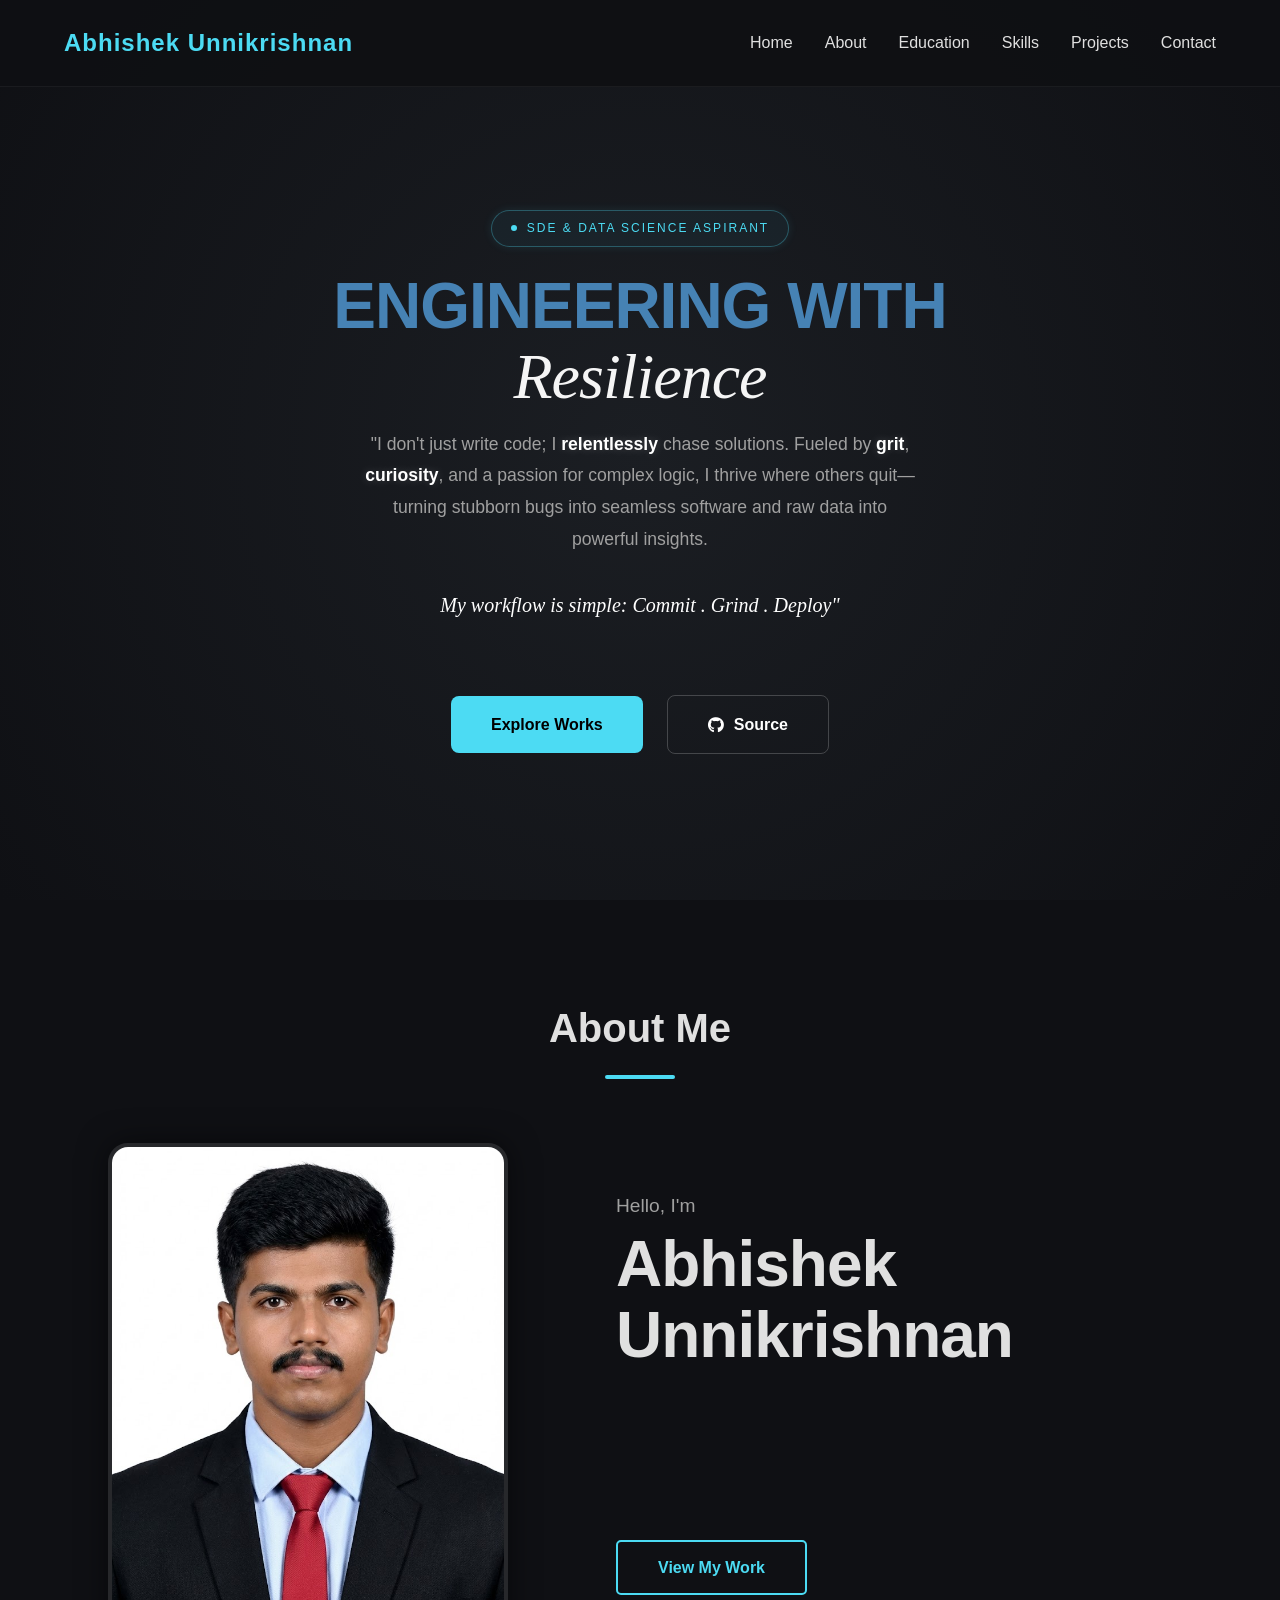
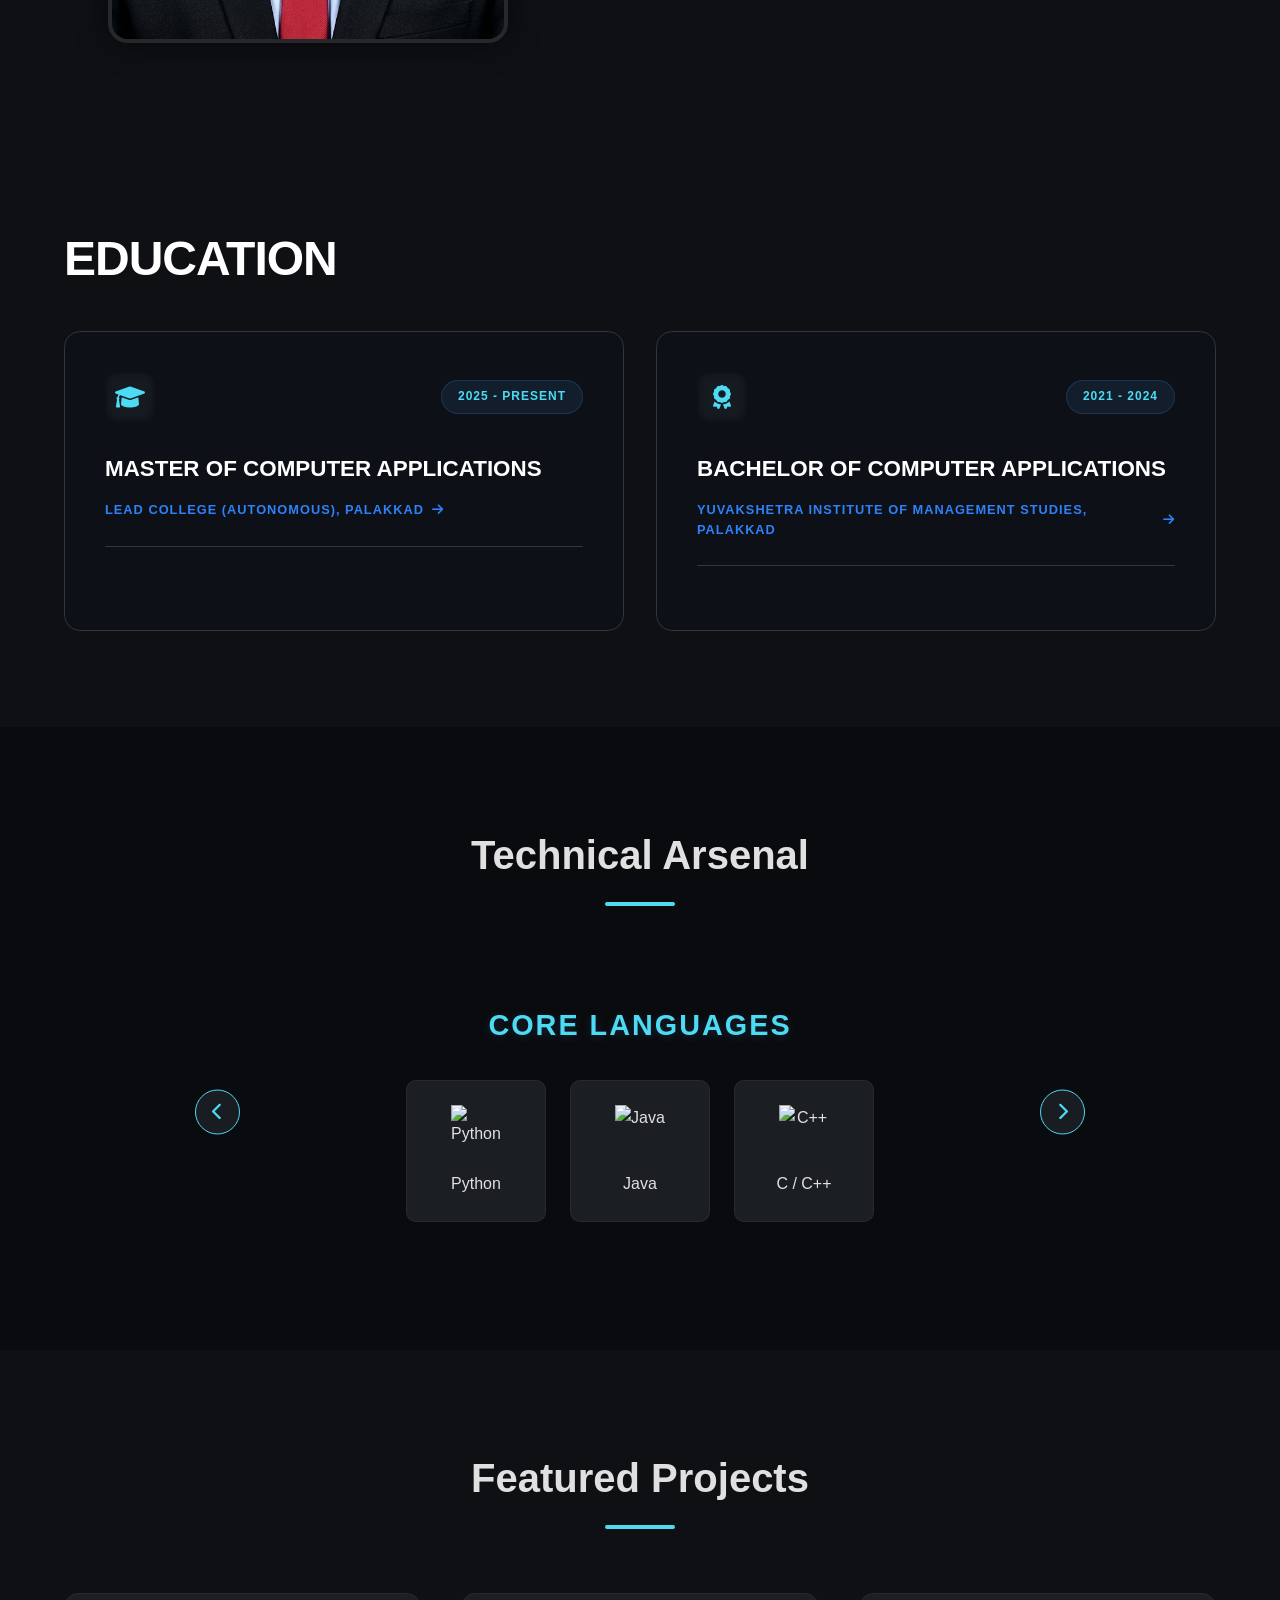
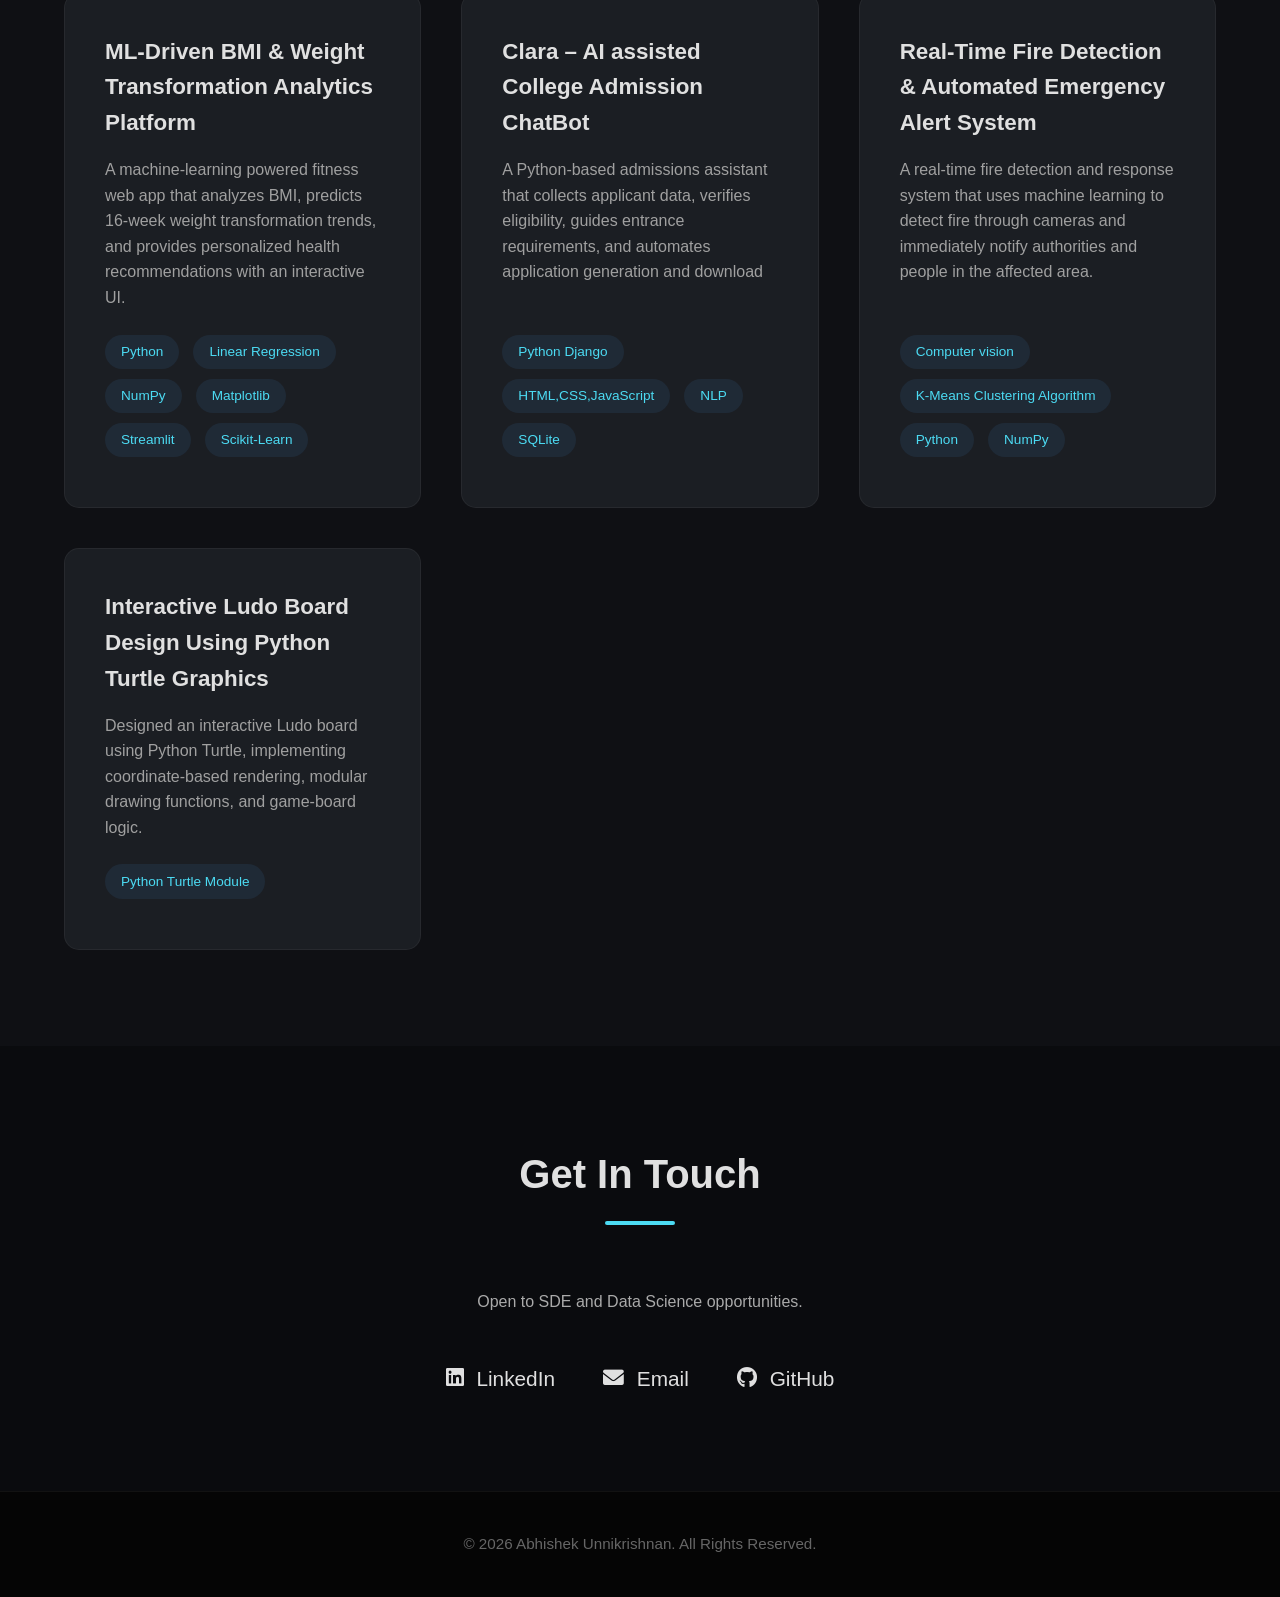
==== commit 13e6fe06: "Update title and description in index.html Removed 'Data Science' from the title and description." ====
--- a/index.html
+++ b/index.html
@@ -3,7 +3,7 @@
 <head>
     <meta charset="UTF-8">
     <meta name="viewport" content="width=device-width, initial-scale=1.0">
-    <title>Abhishek Unnikrishnan | SDE & Data Science Aspirant</title>
+    <title>Abhishek Unnikrishnan | SDE Aspirant</title>
     <link rel="stylesheet" href="style.css">
     <link rel="stylesheet" href="https://cdnjs.cloudflare.com/ajax/libs/font-awesome/6.0.0/css/all.min.css">
 </head>
@@ -69,7 +69,7 @@
                 <h1 class="hero-title-large load-hidden">Abhishek Unnikrishnan</h1>
                 <p class="hero-description load-hidden">I specialize in building high-performance applications 
                     and bridging the gap between complex full stack logic and data-driven solutions.
-                    My journey involves deep-diving into Data Science and software engineering principles to create scalable, 
+                    My journey involves deep-diving into software engineering principles to create scalable, 
                     efficient digital masterpieces.</p>
                 <a href="#projects" class="btn load-hidden">View My Work</a>
             </div>
@@ -377,4 +377,4 @@
     hiddenElements.forEach((el) => observer.observe(el));
 </script>
 </body>
-</html>+</html>
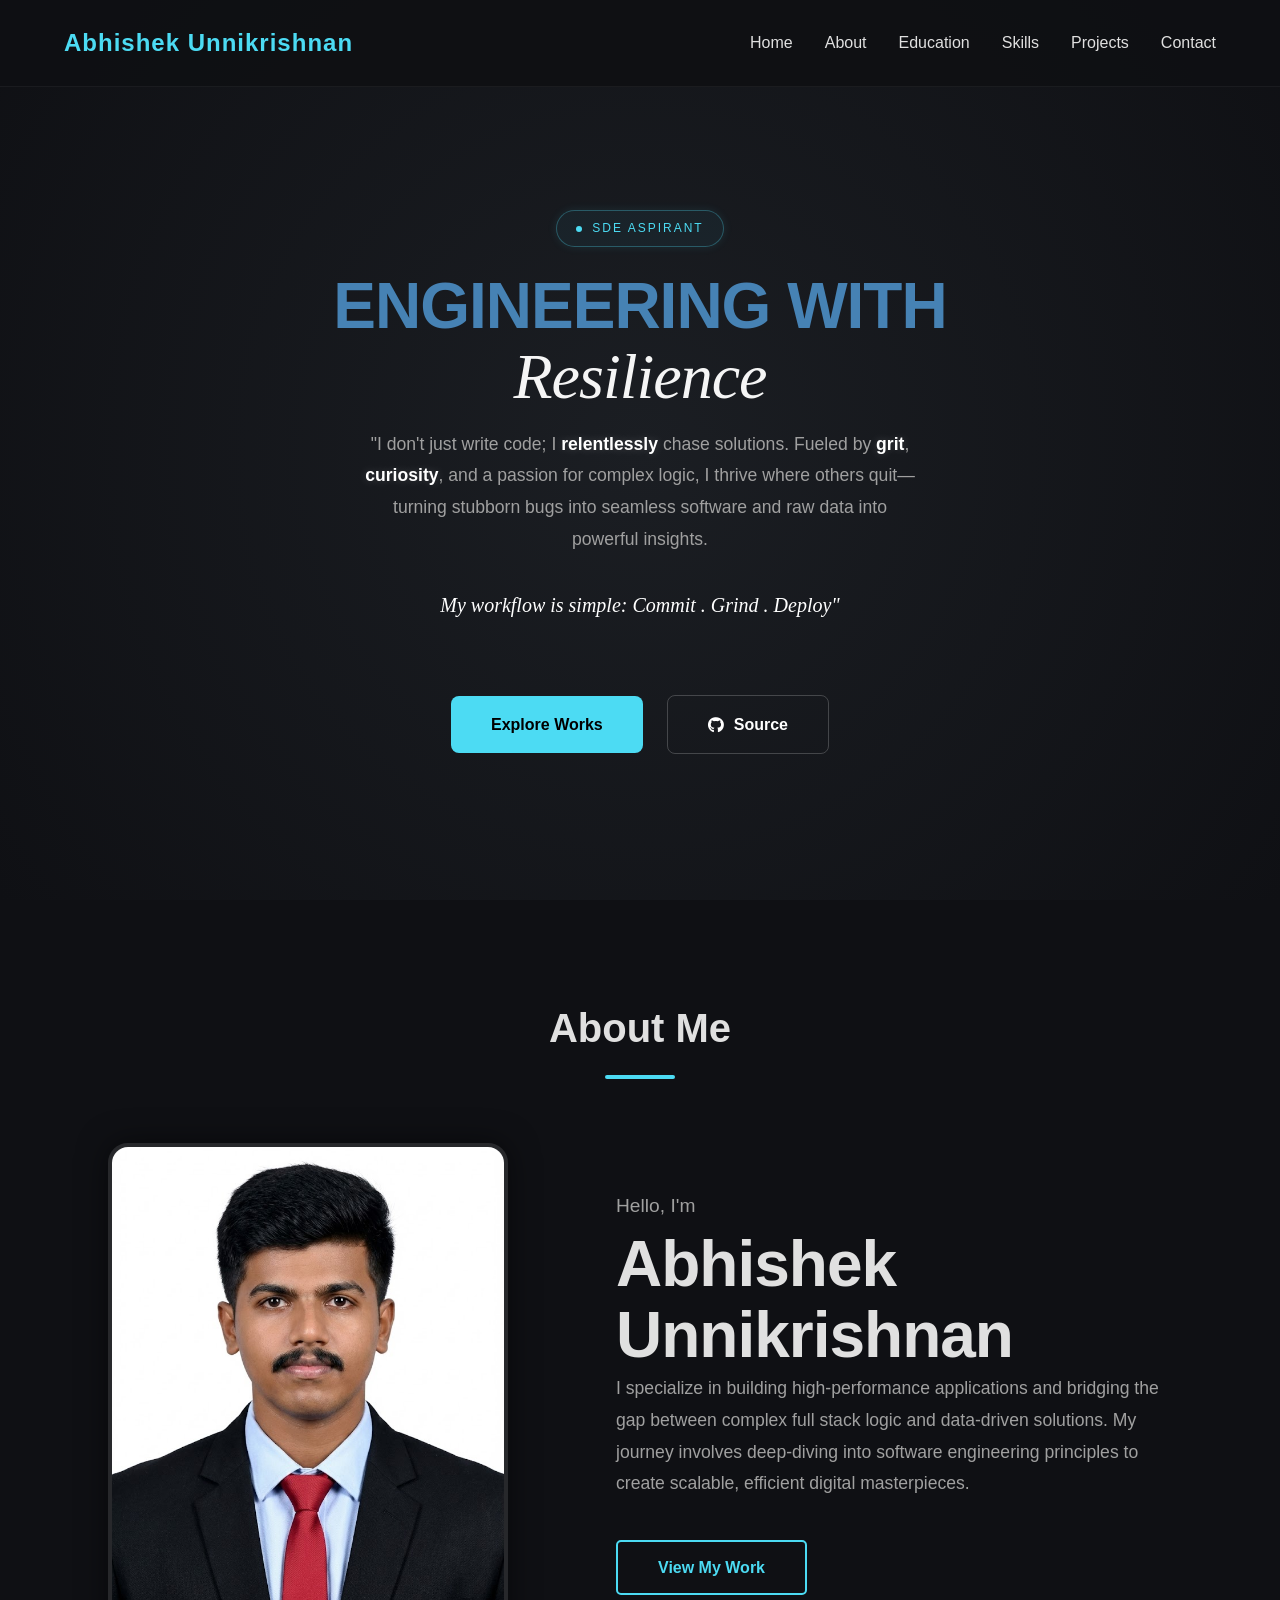
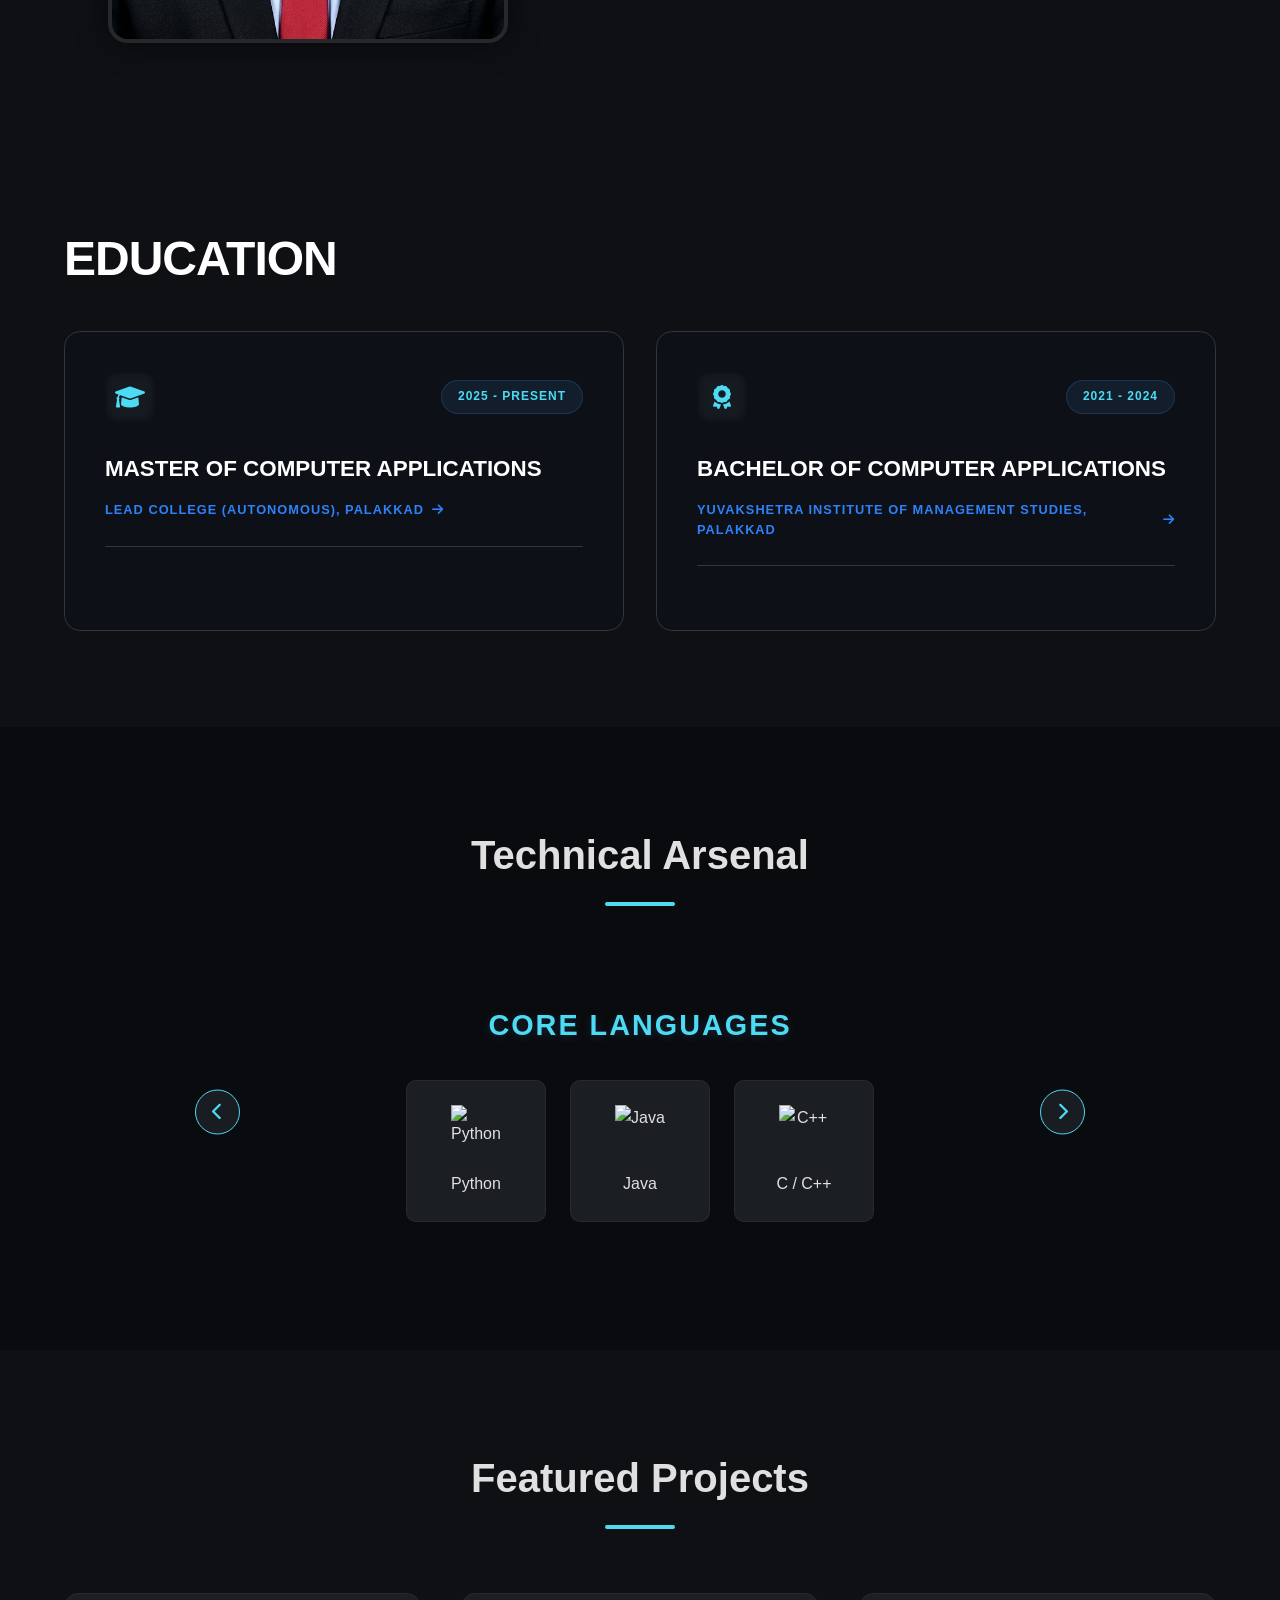
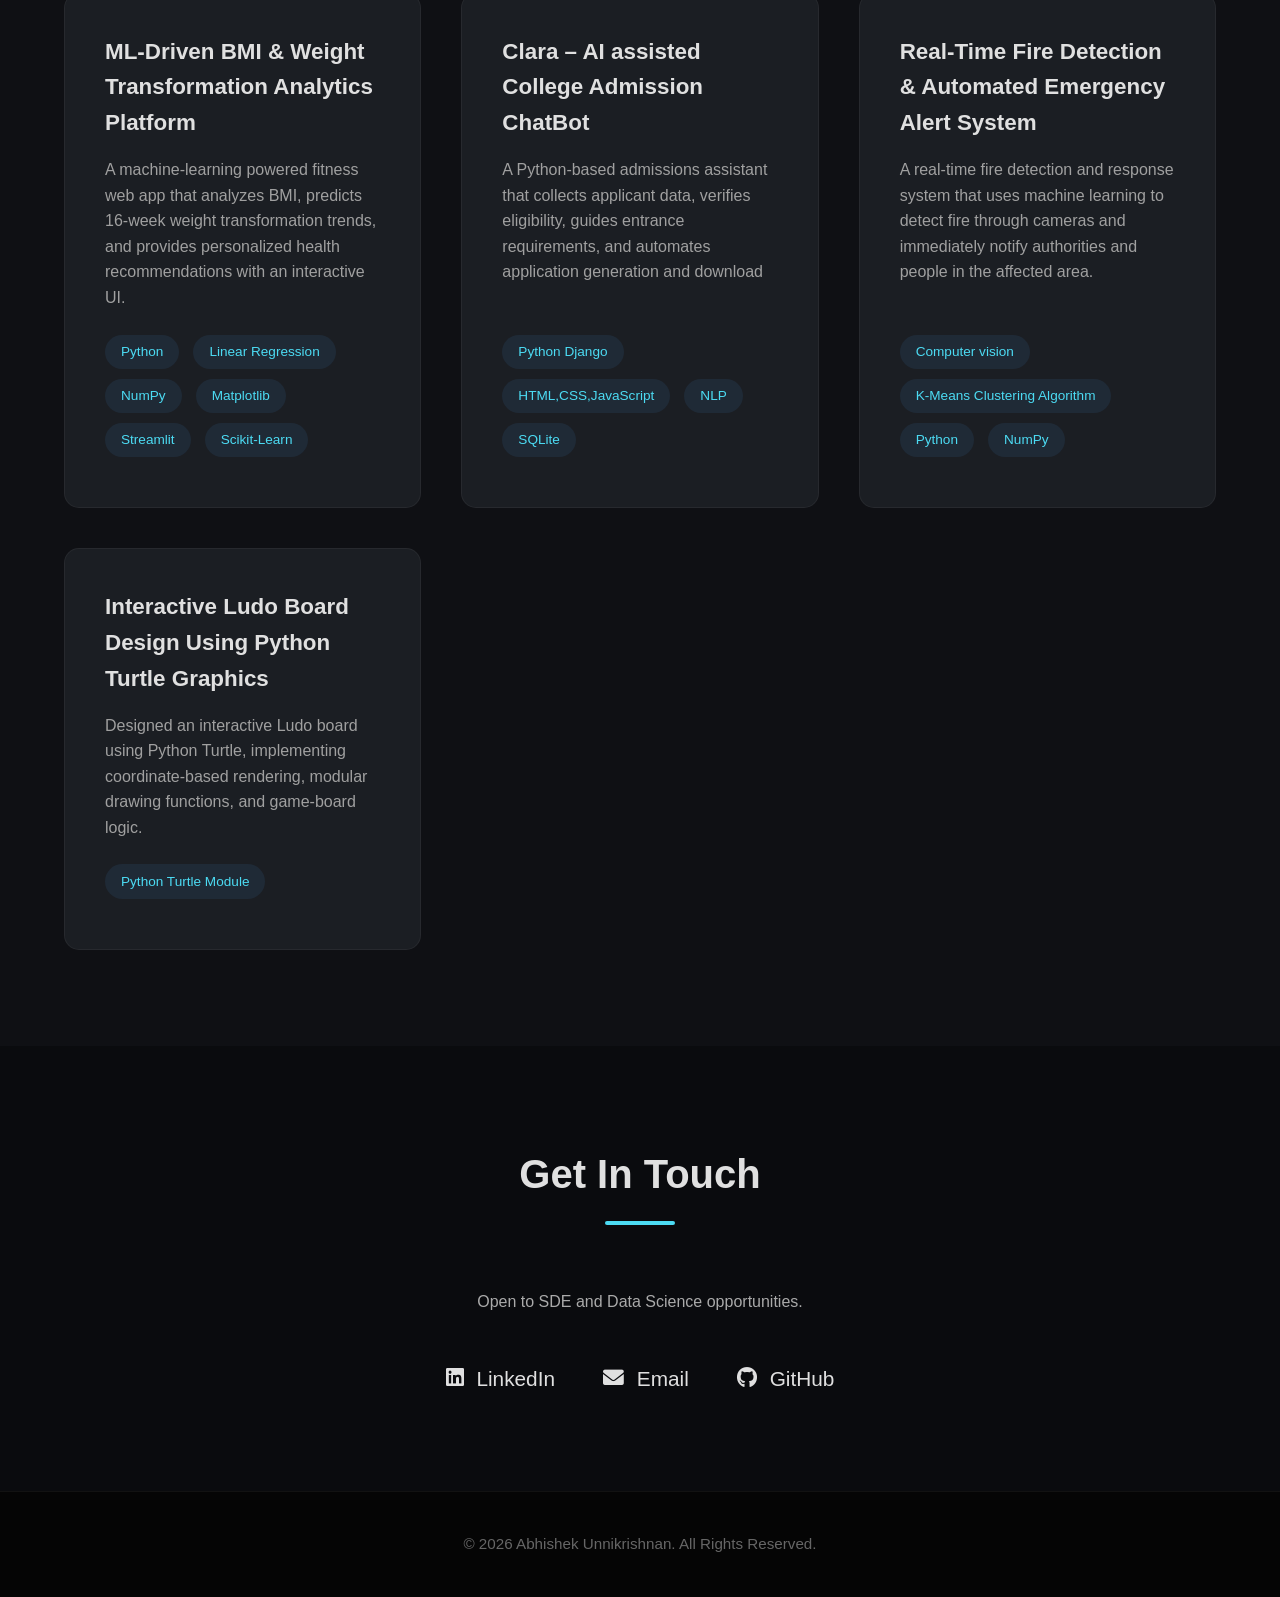
==== commit 5df6b1cb: "Remove 'DATA SCIENCE' from hero section" ====
--- a/index.html
+++ b/index.html
@@ -27,7 +27,7 @@
     <div class="hero-content-center">
         
         <div class="hero-pill">
-            <span class="dot"></span> SDE & DATA SCIENCE ASPIRANT
+            <span class="dot"></span> SDE ASPIRANT
         </div>
 
         <h1 class="hero-title">
